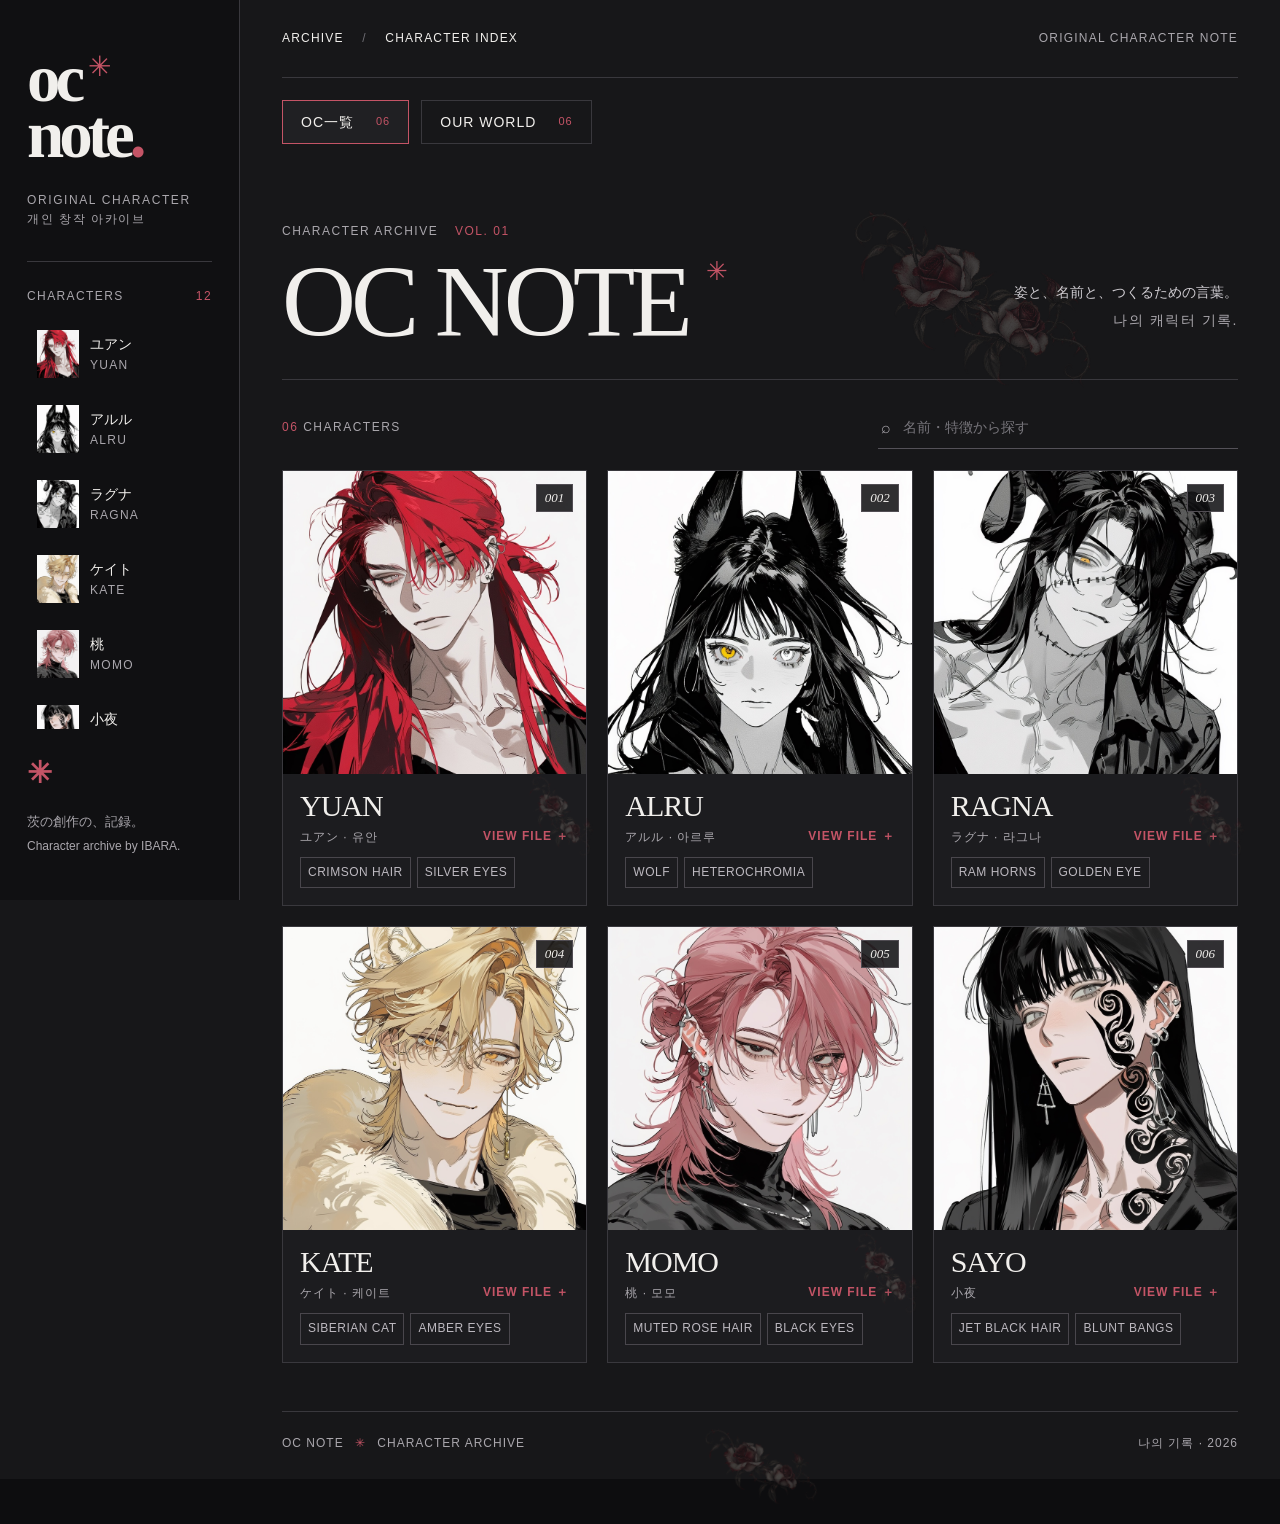
==== index.html @ c49db964 "Add Sayo to OC archive" ====
<!doctype html><html lang="ja"><head><meta charset="utf-8"><meta name="viewport" content="width=device-width,initial-scale=1"><title>OC NOTE — Character Archive</title><meta name="description" content="オリジナルキャラクターのイラストと画像生成プロンプトをまとめた個人創作アーカイブ。"><meta name="theme-color" content="#111113"><link rel="icon" href="favicon.svg" type="image/svg+xml"><link rel="stylesheet" href="style.css"><link rel="stylesheet" href="grid.css"><style>.archive-sections{display:flex;gap:12px;flex-wrap:wrap;padding:22px 0 6px}.archive-sections a{display:flex;align-items:center;gap:22px;padding:10px 18px;border:1px solid var(--line);font-size:14px;letter-spacing:1px}.archive-sections a[aria-current="page"]{border-color:var(--accent);background:var(--panel);color:var(--ink)}.archive-sections small{color:var(--accent);font-size:11px}.archive-sections a:hover{border-color:var(--accent)}#home-view .archive-heading h1{overflow-wrap:anywhere}@media(max-width:620px){.archive-sections{padding-top:18px;gap:10px}.archive-sections a{padding:9px 14px;gap:20px;font-size:13px}}@media(min-width:901px){#side-nav{min-height:0;overflow-y:auto;flex:1;scrollbar-width:thin;scrollbar-color:var(--line) transparent}.sidebar-footer{flex-shrink:0;padding-top:20px}.sidebar-caption,.side-line,.sidebar>.side-label{flex-shrink:0}}</style></head><body>
<div class="site-shell"><aside class="sidebar"><a class="brand route-home" href="#home">oc<span>✳</span><br>note<i>.</i></a><p class="sidebar-caption">ORIGINAL CHARACTER<br>개인 창작 아카이브</p><div class="side-line"></div><p class="side-label">CHARACTERS <span id="character-count">05</span></p><nav id="side-nav" aria-label="キャラクター一覧"></nav><div class="sidebar-footer"><b>✳</b><p>私の創作の、記録。<br><span>A little archive of my OCs.</span></p></div></aside>
<main><header class="topbar"><a class="mobile-brand route-home" href="#home">oc note<span>.</span></a><a class="breadcrumb route-home" href="#home">ARCHIVE <span>/</span> CHARACTER INDEX</a><span class="topbar-right">ORIGINAL CHARACTER NOTE</span></header><nav class="archive-sections" aria-label="アーカイブの分類"><a href="#home" data-section="original">OC一覧 <small>06</small></a><a href="#uchiyoso" data-section="uchiyoso">OUR WORLD <small>06</small></a></nav>
<section id="home-view"><div class="archive-heading"><div><p class="eyebrow">CHARACTER ARCHIVE <span>VOL. 01</span></p><h1>OC NOTE<span>✳</span></h1></div><p class="archive-copy">姿と、名前と、つくるための言葉。<br><span>나의 캐릭터 기록.</span></p></div><div class="filter-row"><p><span id="result-count">05</span> CHARACTERS</p><label><span>⌕</span><input id="search" type="search" placeholder="名前・特徴から探す" autocomplete="off"></label></div><div id="character-grid" class="character-grid"></div><p id="empty-state" class="empty-state" hidden>該当するキャラクターはいません。</p></section>
<section id="detail-view" hidden><button class="back-button route-home" type="button">← ALL CHARACTERS</button><div class="character-heading"><div><p class="eyebrow">CHARACTER FILE <span id="detail-number"></span></p><h1 id="detail-name-en"></h1></div><div class="name-block"><p id="detail-name-ja"></p><span id="detail-name-ko"></span></div></div><div class="character-body"><section class="visual-panel"><button class="art-button" id="open-image"><img id="detail-image" class="main-art" src="" alt=""><span class="zoom-label">VIEW IMAGE <span>＋</span></span></button><div class="image-caption"><span id="image-index"></span><span id="image-palette"></span></div></section><section class="details-panel"><div class="tablist" role="tablist"><button role="tab" id="tab-profile" aria-selected="true" aria-controls="profile" data-tab="profile">PROFILE</button><button role="tab" id="tab-prompt" aria-selected="false" aria-controls="prompt" data-tab="prompt" tabindex="-1">PROMPT</button></div><div id="profile" role="tabpanel" aria-labelledby="tab-profile"><div class="panel-heading"><span class="eyebrow">APPEARANCE</span><span class="file-mark" id="file-mark"></span></div><h2 id="detail-catch"></h2><p class="intro" id="detail-intro"></p><dl class="profile-list" id="profile-list"></dl><div class="tag-row" id="tag-row"></div><button class="prompt-link" id="show-prompt">容姿プロンプトを見る <span>＋</span></button></div><div id="prompt" role="tabpanel" aria-labelledby="tab-prompt" hidden><div class="panel-heading"><span class="eyebrow">APPEARANCE PROMPT</span><span class="file-mark">TXT</span></div><h2 id="prompt-heading"></h2><p class="prompt-description">容姿だけをまとめたプロンプト。ボタンで全文をコピーできます。</p><div class="prompt-box"><div class="prompt-toolbar"><span id="prompt-label"></span><button id="copy-prompt">COPY <span>⧉</span></button></div><pre id="prompt-text"></pre></div><p class="copy-status" id="copy-status" role="status"></p></div></section></div></section>
<footer><span>OC NOTE <i>✳</i> CHARACTER ARCHIVE</span><span>나의 기록 · 2026</span></footer></main></div><dialog id="image-dialog"><button id="close-image">閉じる <span>×</span></button><img id="dialog-image" src="" alt=""></dialog><script src="app.js?v=20261017-sayo"></script></body></html>
---- style.css ----
:root{--bg:#171719;--deep:#101012;--panel:#202023;--ink:#f1efec;--muted:#aaa7ad;--line:#39383d;--accent:#c45466;--serif:Georgia,"Times New Roman",serif;--sans:Arial,"Hiragino Kaku Gothic ProN","Noto Sans JP",Meiryo,sans-serif}*{box-sizing:border-box}html{scroll-behavior:smooth}body{margin:0;background:#0d0d0f;color:var(--ink);font:16px/1.6 var(--sans)}a{color:inherit;text-decoration:none}button,input{font:inherit;color:inherit}button{border:0;background:none;cursor:pointer}a:focus-visible,button:focus-visible,input:focus-visible{outline:2px solid var(--accent);outline-offset:4px}[hidden]{display:none!important}.site-shell{max-width:1600px;min-height:100svh;margin:auto;display:grid;grid-template-columns:240px minmax(0,1fr);background:var(--bg)}.sidebar{position:sticky;top:0;height:100svh;padding:50px 27px 28px;background:var(--deep);border-right:1px solid var(--line);display:flex;flex-direction:column}.brand{font:600 67px/.84 var(--serif);letter-spacing:-5px;width:max-content}.brand span{font:28px var(--sans);color:var(--accent);vertical-align:top;margin-left:8px}.brand i{font-style:normal;color:var(--accent)}.sidebar-caption{font-size:12px;letter-spacing:1.6px;color:var(--muted);margin:28px 0 32px}.side-line{height:1px;background:var(--line)}.side-label{display:flex;justify-content:space-between;margin:25px 0 14px;color:var(--muted);font-size:12px;letter-spacing:1.4px}.side-label span{color:var(--accent)}#side-nav{display:grid;gap:7px}.side-character{display:grid;grid-template-columns:42px 1fr 5px;align-items:center;gap:11px;padding:9px;border:1px solid transparent;transition:.2s}.side-character:hover,.side-character.active{background:var(--panel);border-color:var(--line)}.side-character img{width:42px;height:48px;object-fit:cover;object-position:50% 22%}.side-character>span{font-size:14px}.side-character small{display:block;font-size:12px;letter-spacing:1.3px;color:var(--muted)}.side-character i{width:5px;height:5px;border-radius:50%;background:transparent}.side-character.active i{background:var(--accent)}.sidebar-footer{margin-top:auto;padding-top:45px}.sidebar-footer b{color:var(--accent);font-size:30px}.sidebar-footer p{font-size:13px;color:var(--muted);line-height:1.9}.sidebar-footer span{font-size:12px}main{min-width:0;padding:0 42px}.topbar{height:78px;border-bottom:1px solid var(--line);display:flex;align-items:center;justify-content:space-between;font-size:12px;letter-spacing:1.2px}.breadcrumb span{color:#6f6e74;margin:0 14px}.topbar-right{color:var(--muted)}.mobile-brand{display:none}.archive-heading,.character-heading{min-height:230px;border-bottom:1px solid var(--line);display:flex;align-items:end;justify-content:space-between;padding:38px 0 31px}.eyebrow{font-size:12px;letter-spacing:1.5px;margin:0;color:var(--muted)}.eyebrow span{margin-left:12px;color:var(--accent)}h1{font:400 clamp(68px,8vw,114px)/.9 var(--serif);letter-spacing:-5px;margin:15px 0 0}h1 span{font:26px var(--sans);color:var(--accent);vertical-align:top;margin-left:18px}.archive-copy{text-align:right;color:#cfccd1;font-size:14px;line-height:2}.archive-copy span{color:var(--muted);letter-spacing:1.5px}.filter-row{display:flex;align-items:center;justify-content:space-between;gap:25px;padding:26px 0 20px}.filter-row p{font-size:12px;letter-spacing:1.5px;color:var(--muted)}.filter-row p span{color:var(--accent)}.filter-row label{width:min(360px,48%);display:flex;align-items:center;gap:10px;border-bottom:1px solid #545158;padding:8px 3px;color:var(--muted)}.filter-row input{width:100%;border:0;outline:0;background:transparent;font-size:14px}.filter-row input::placeholder{color:#77757b}.character-grid{display:grid;grid-template-columns:repeat(2,minmax(0,1fr));gap:24px;padding-bottom:48px}.character-card{display:block;border:1px solid var(--line);background:#1c1c1f;transition:transform .25s,border-color .25s}.character-card:hover{transform:translateY(-4px);border-color:#676269}.card-image{position:relative;aspect-ratio:1/1;overflow:hidden;background:#eee}.card-image img{width:100%;height:100%;object-fit:cover;object-position:50% 22%;display:block;transition:transform .6s}.character-card:hover img{transform:scale(1.025)}.card-image>span{position:absolute;top:13px;right:13px;background:rgba(15,15,17,.86);border:1px solid #514d53;padding:5px 8px;font:italic 13px var(--serif)}.card-copy{display:flex;align-items:end;justify-content:space-between;gap:15px;padding:17px 17px 11px}.card-copy p{font:400 30px/1 var(--serif);letter-spacing:-1px;margin:0}.card-copy small{display:block;font:12px/1.5 var(--sans);letter-spacing:1px;color:var(--muted);margin-top:7px}.card-copy b{font-size:12px;letter-spacing:1px;color:var(--accent);white-space:nowrap}.card-tags{display:flex;gap:6px;padding:0 17px 17px}.card-tags span,.tag-row span{border:1px solid #49464c;color:#bdb9c0;font-size:12px;letter-spacing:.5px;padding:5px 7px}.empty-state{border:1px solid var(--line);padding:50px;text-align:center;color:var(--muted)}.back-button{margin-top:28px;padding:8px 0;color:var(--muted);font-size:12px;letter-spacing:1.4px}.character-heading{min-height:190px;padding-top:24px}.name-block{text-align:right}.name-block p{font-size:23px;letter-spacing:3px;margin:0}.name-block>span{font-size:14px;letter-spacing:2px;color:var(--muted)}.character-body{display:grid;grid-template-columns:minmax(0,1.12fr) minmax(0,1fr);gap:36px;padding:30px 0 43px;align-items:start}.art-button{position:relative;display:block;width:100%;padding:0;border:1px solid #4a474d;background:#fff;overflow:hidden}.main-art{display:block;width:100%;height:auto;transition:transform .6s}.art-button:hover .main-art{transform:scale(1.02)}.zoom-label{position:absolute;right:14px;bottom:14px;padding:9px 12px;background:rgba(17,17,19,.92);border:1px solid #555057;font-size:12px;letter-spacing:1px}.zoom-label span{font-size:17px;margin-left:16px}.image-caption{display:flex;justify-content:space-between;color:var(--muted);font-size:12px;letter-spacing:1.1px;padding-top:13px}.tablist{display:flex;gap:25px;border-bottom:1px solid var(--line);margin-bottom:27px}.tablist button{position:relative;padding:0 0 15px;color:var(--muted);font-size:14px;letter-spacing:1.5px}.tablist button[aria-selected=true]{color:var(--ink)}.tablist button[aria-selected=true]:after{content:"";position:absolute;left:0;right:0;bottom:-1px;height:2px;background:var(--accent)}.panel-heading{display:flex;justify-content:space-between}.file-mark{color:var(--accent);font:italic 20px var(--serif)}h2{font-size:23px;font-weight:500;letter-spacing:.5px;margin:21px 0 15px}.intro{color:#c6c2c8;line-height:1.9;margin:0 0 23px}.profile-list{margin:0}.profile-list>div{display:grid;grid-template-columns:90px 1fr;gap:12px;padding:13px 0;border-top:1px solid var(--line)}.profile-list dt{font-size:12px;letter-spacing:1px;color:var(--muted)}.profile-list dd{margin:0;font-size:15px}.profile-list small{color:var(--muted);font-size:13px}.tag-row{display:flex;flex-wrap:wrap;gap:6px;margin:21px 0}.prompt-link{width:100%;padding:13px 15px;background:var(--ink);color:#1b1b1e;display:flex;justify-content:space-between}.prompt-link:hover{background:var(--accent);color:white}.prompt-link span{font-size:19px}.prompt-description{font-size:14px;color:var(--muted)}.prompt-box{border:1px solid var(--line);background:#101012}.prompt-toolbar{display:flex;justify-content:space-between;align-items:center;padding:11px 14px;border-bottom:1px solid var(--line);background:#202024;color:var(--muted);font-size:12px;letter-spacing:.8px}.prompt-toolbar button{padding:6px 8px;border:1px solid #66545d;color:#e18b99;font-size:12px}.prompt-toolbar button span{font-size:16px;margin-left:7px}pre{white-space:pre-wrap;overflow-wrap:anywhere;margin:0;padding:17px 15px;color:#ded9e1;font:14px/1.8 "SFMono-Regular",Consolas,monospace}.copy-status{min-height:23px;color:var(--accent);font-size:14px}footer{border-top:1px solid var(--line);display:flex;justify-content:space-between;padding:22px 0 26px;color:var(--muted);font-size:12px;letter-spacing:1px}footer i{color:var(--accent);font-style:normal;margin:0 7px}dialog{border:0;padding:0;background:var(--bg);color:var(--ink);max-width:min(92vw,1000px);max-height:92svh;overflow:auto;box-shadow:0 24px 100px #000}dialog::backdrop{background:rgba(0,0,0,.9)}dialog img{display:block;width:100%;height:auto}dialog>button{position:sticky;top:0;z-index:1;width:100%;padding:13px 17px;background:var(--bg);display:flex;justify-content:space-between}dialog>button span{font-size:24px}@media(max-width:900px){.site-shell{grid-template-columns:180px minmax(0,1fr)}.sidebar{padding:40px 19px}.brand{font-size:56px}main{padding:0 28px}.character-body{grid-template-columns:1fr}.details-panel{max-width:650px}.character-grid{gap:17px}.card-copy{align-items:start;flex-direction:column}.card-copy b{align-self:flex-end}.archive-copy{display:none}}@media(max-width:620px){.site-shell{display:block}.sidebar{display:none}main{padding:0 19px}.topbar{height:62px}.mobile-brand{display:block;font:600 25px var(--serif)}.mobile-brand span{color:var(--accent)}.breadcrumb{font-size:12px}.breadcrumb span{margin:0 5px}.topbar-right{display:none}.archive-heading{min-height:175px;padding:30px 0 25px}.archive-heading h1{font-size:61px;letter-spacing:-3px}.archive-heading h1 span{font-size:18px;margin-left:10px}.filter-row{align-items:end}.filter-row label{width:62%}.character-grid{grid-template-columns:repeat(2,minmax(0,1fr));gap:10px}.card-image{aspect-ratio:3/4}.card-copy{padding:12px 11px 8px;gap:8px}.card-copy p{font-size:23px}.card-copy b{font-size:12px}.card-tags{padding:0 11px 12px}.card-tags span{font-size:12px;padding:4px}.card-tags span:nth-child(2){display:none}.back-button{margin-top:19px}.character-heading{min-height:145px;padding:18px 0 22px}.character-heading h1{font-size:65px;letter-spacing:-3px}.character-heading h1 span{font-size:17px;margin-left:10px}.name-block p{font-size:18px}.character-body{padding-top:21px;gap:28px}.profile-list>div{grid-template-columns:92px 1fr}footer{flex-wrap:wrap;gap:7px}}@media(prefers-reduced-motion:reduce){*{scroll-behavior:auto!important;transition:none!important}}
---- grid.css ----
@media (min-width: 1101px) {
  .character-grid {
    grid-template-columns: repeat(3, minmax(0, 1fr));
    gap: 20px;
  }
}

.gallery-grid {
  display: grid;
  grid-template-columns: repeat(2, minmax(0, 1fr));
  gap: 12px;
  margin-top: 20px;
}
.gallery-item {
  padding: 0;
  border: 1px solid var(--line);
  background: var(--deep);
  text-align: left;
  overflow: hidden;
}
.gallery-item img {
  display: block;
  width: 100%;
  aspect-ratio: 1 / 1;
  object-fit: cover;
  transition: transform .4s ease;
}
.gallery-item:hover img { transform: scale(1.025); }
.gallery-item span {
  display: block;
  padding: 9px 10px;
  color: var(--muted);
  font-size: 12px;
  letter-spacing: .8px;
}

.archive-heading, .character-heading, footer, .character-card { position: relative; }
.rose-decor { position: absolute; z-index: 0; pointer-events: none; user-select: none; object-fit: contain; }
.archive-heading > :not(.rose-decor), .character-heading > :not(.rose-decor), footer > :not(.rose-decor) { position: relative; z-index: 1; }
.rose-hero { width: clamp(155px, 18vw, 285px); right: 16%; bottom: -25px; opacity: .22; transform: rotate(-8deg); }
.rose-detail { width: clamp(115px, 14vw, 210px); right: 18%; bottom: -20px; opacity: .18; transform: rotate(10deg); }
.rose-footer { width: 105px; left: 50%; bottom: -35px; opacity: .24; transform: translateX(-50%) rotate(-12deg); }
.character-card:nth-child(odd)::after { content: ""; position: absolute; width: 78px; height: 78px; right: -13px; bottom: 50px; background: url("ibararose.png") center / contain no-repeat; opacity: .22; pointer-events: none; transform: rotate(15deg); }
@media (max-width: 620px) {
  .rose-hero { width: 125px; right: 4%; bottom: -7px; opacity: .18; }
  .rose-detail { width: 95px; right: 2%; bottom: -3px; }
  .rose-footer { display: none; }
  .character-card:nth-child(odd)::after { width: 55px; height: 55px; right: -7px; bottom: 48px; }
}
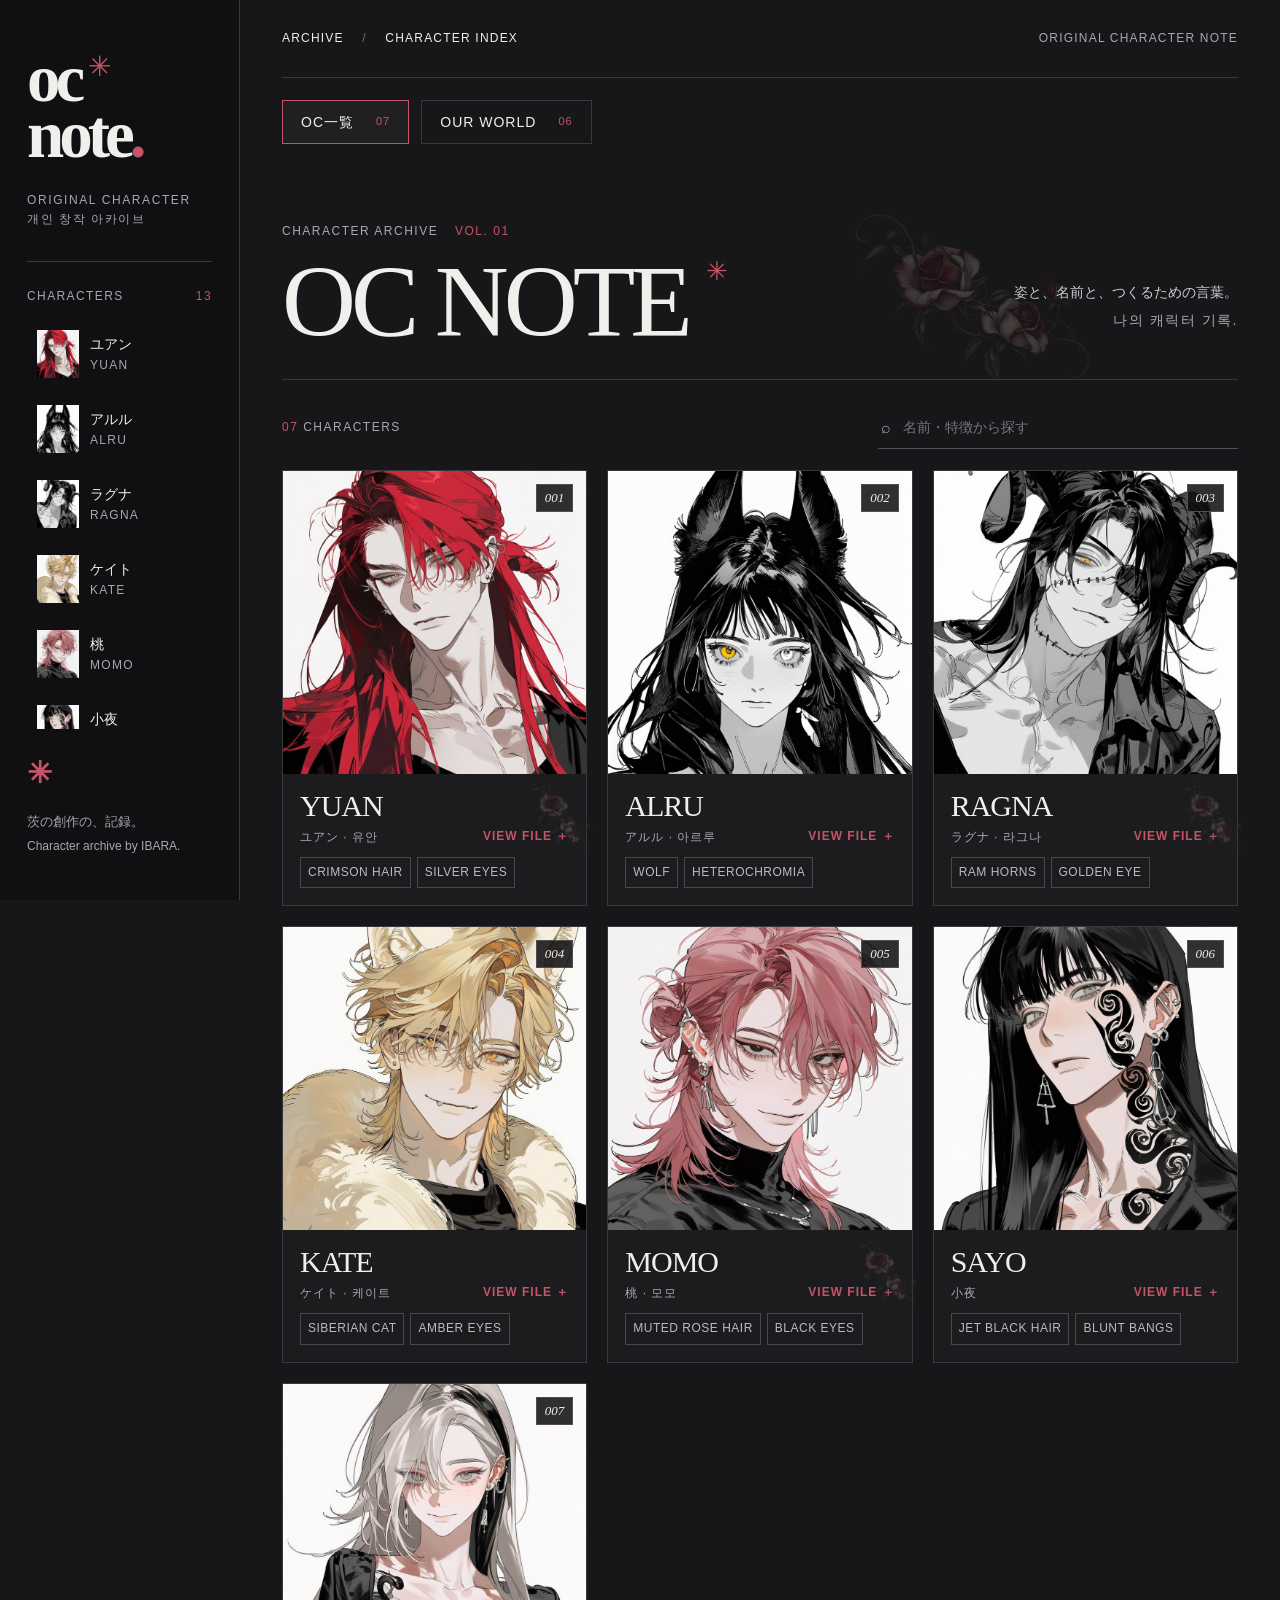
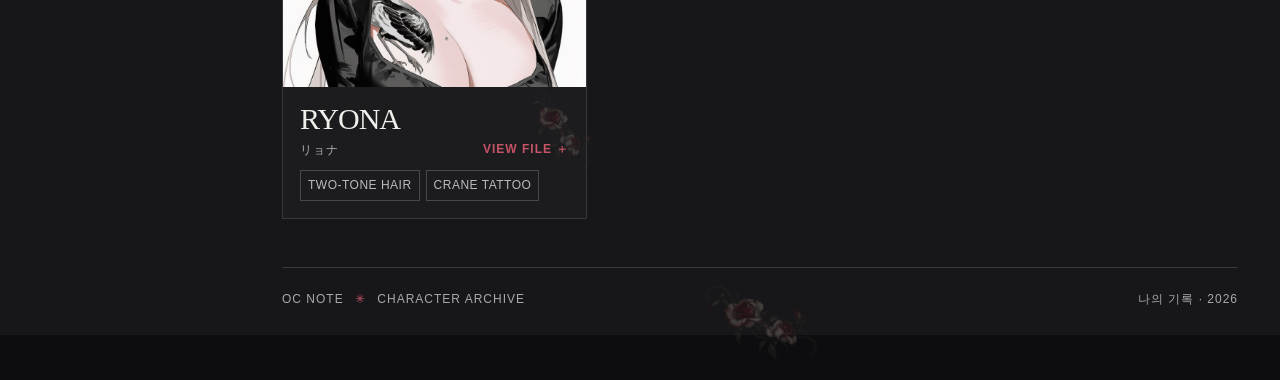
==== commit d13f7203: "Add Ryona to OC archive" ====
--- a/index.html
+++ b/index.html
@@ -1,6 +1,6 @@
 <!doctype html><html lang="ja"><head><meta charset="utf-8"><meta name="viewport" content="width=device-width,initial-scale=1"><title>OC NOTE — Character Archive</title><meta name="description" content="オリジナルキャラクターのイラストと画像生成プロンプトをまとめた個人創作アーカイブ。"><meta name="theme-color" content="#111113"><link rel="icon" href="favicon.svg" type="image/svg+xml"><link rel="stylesheet" href="style.css"><link rel="stylesheet" href="grid.css"><style>.archive-sections{display:flex;gap:12px;flex-wrap:wrap;padding:22px 0 6px}.archive-sections a{display:flex;align-items:center;gap:22px;padding:10px 18px;border:1px solid var(--line);font-size:14px;letter-spacing:1px}.archive-sections a[aria-current="page"]{border-color:var(--accent);background:var(--panel);color:var(--ink)}.archive-sections small{color:var(--accent);font-size:11px}.archive-sections a:hover{border-color:var(--accent)}#home-view .archive-heading h1{overflow-wrap:anywhere}@media(max-width:620px){.archive-sections{padding-top:18px;gap:10px}.archive-sections a{padding:9px 14px;gap:20px;font-size:13px}}@media(min-width:901px){#side-nav{min-height:0;overflow-y:auto;flex:1;scrollbar-width:thin;scrollbar-color:var(--line) transparent}.sidebar-footer{flex-shrink:0;padding-top:20px}.sidebar-caption,.side-line,.sidebar>.side-label{flex-shrink:0}}</style></head><body>
 <div class="site-shell"><aside class="sidebar"><a class="brand route-home" href="#home">oc<span>✳</span><br>note<i>.</i></a><p class="sidebar-caption">ORIGINAL CHARACTER<br>개인 창작 아카이브</p><div class="side-line"></div><p class="side-label">CHARACTERS <span id="character-count">05</span></p><nav id="side-nav" aria-label="キャラクター一覧"></nav><div class="sidebar-footer"><b>✳</b><p>私の創作の、記録。<br><span>A little archive of my OCs.</span></p></div></aside>
-<main><header class="topbar"><a class="mobile-brand route-home" href="#home">oc note<span>.</span></a><a class="breadcrumb route-home" href="#home">ARCHIVE <span>/</span> CHARACTER INDEX</a><span class="topbar-right">ORIGINAL CHARACTER NOTE</span></header><nav class="archive-sections" aria-label="アーカイブの分類"><a href="#home" data-section="original">OC一覧 <small>06</small></a><a href="#uchiyoso" data-section="uchiyoso">OUR WORLD <small>06</small></a></nav>
+<main><header class="topbar"><a class="mobile-brand route-home" href="#home">oc note<span>.</span></a><a class="breadcrumb route-home" href="#home">ARCHIVE <span>/</span> CHARACTER INDEX</a><span class="topbar-right">ORIGINAL CHARACTER NOTE</span></header><nav class="archive-sections" aria-label="アーカイブの分類"><a href="#home" data-section="original">OC一覧 <small>07</small></a><a href="#uchiyoso" data-section="uchiyoso">OUR WORLD <small>06</small></a></nav>
 <section id="home-view"><div class="archive-heading"><div><p class="eyebrow">CHARACTER ARCHIVE <span>VOL. 01</span></p><h1>OC NOTE<span>✳</span></h1></div><p class="archive-copy">姿と、名前と、つくるための言葉。<br><span>나의 캐릭터 기록.</span></p></div><div class="filter-row"><p><span id="result-count">05</span> CHARACTERS</p><label><span>⌕</span><input id="search" type="search" placeholder="名前・特徴から探す" autocomplete="off"></label></div><div id="character-grid" class="character-grid"></div><p id="empty-state" class="empty-state" hidden>該当するキャラクターはいません。</p></section>
 <section id="detail-view" hidden><button class="back-button route-home" type="button">← ALL CHARACTERS</button><div class="character-heading"><div><p class="eyebrow">CHARACTER FILE <span id="detail-number"></span></p><h1 id="detail-name-en"></h1></div><div class="name-block"><p id="detail-name-ja"></p><span id="detail-name-ko"></span></div></div><div class="character-body"><section class="visual-panel"><button class="art-button" id="open-image"><img id="detail-image" class="main-art" src="" alt=""><span class="zoom-label">VIEW IMAGE <span>＋</span></span></button><div class="image-caption"><span id="image-index"></span><span id="image-palette"></span></div></section><section class="details-panel"><div class="tablist" role="tablist"><button role="tab" id="tab-profile" aria-selected="true" aria-controls="profile" data-tab="profile">PROFILE</button><button role="tab" id="tab-prompt" aria-selected="false" aria-controls="prompt" data-tab="prompt" tabindex="-1">PROMPT</button></div><div id="profile" role="tabpanel" aria-labelledby="tab-profile"><div class="panel-heading"><span class="eyebrow">APPEARANCE</span><span class="file-mark" id="file-mark"></span></div><h2 id="detail-catch"></h2><p class="intro" id="detail-intro"></p><dl class="profile-list" id="profile-list"></dl><div class="tag-row" id="tag-row"></div><button class="prompt-link" id="show-prompt">容姿プロンプトを見る <span>＋</span></button></div><div id="prompt" role="tabpanel" aria-labelledby="tab-prompt" hidden><div class="panel-heading"><span class="eyebrow">APPEARANCE PROMPT</span><span class="file-mark">TXT</span></div><h2 id="prompt-heading"></h2><p class="prompt-description">容姿だけをまとめたプロンプト。ボタンで全文をコピーできます。</p><div class="prompt-box"><div class="prompt-toolbar"><span id="prompt-label"></span><button id="copy-prompt">COPY <span>⧉</span></button></div><pre id="prompt-text"></pre></div><p class="copy-status" id="copy-status" role="status"></p></div></section></div></section>
-<footer><span>OC NOTE <i>✳</i> CHARACTER ARCHIVE</span><span>나의 기록 · 2026</span></footer></main></div><dialog id="image-dialog"><button id="close-image">閉じる <span>×</span></button><img id="dialog-image" src="" alt=""></dialog><script src="app.js?v=20261017-sayo"></script></body></html>
+<footer><span>OC NOTE <i>✳</i> CHARACTER ARCHIVE</span><span>나의 기록 · 2026</span></footer></main></div><dialog id="image-dialog"><button id="close-image">閉じる <span>×</span></button><img id="dialog-image" src="" alt=""></dialog><script src="app.js?v=20261020-ryona"></script></body></html>
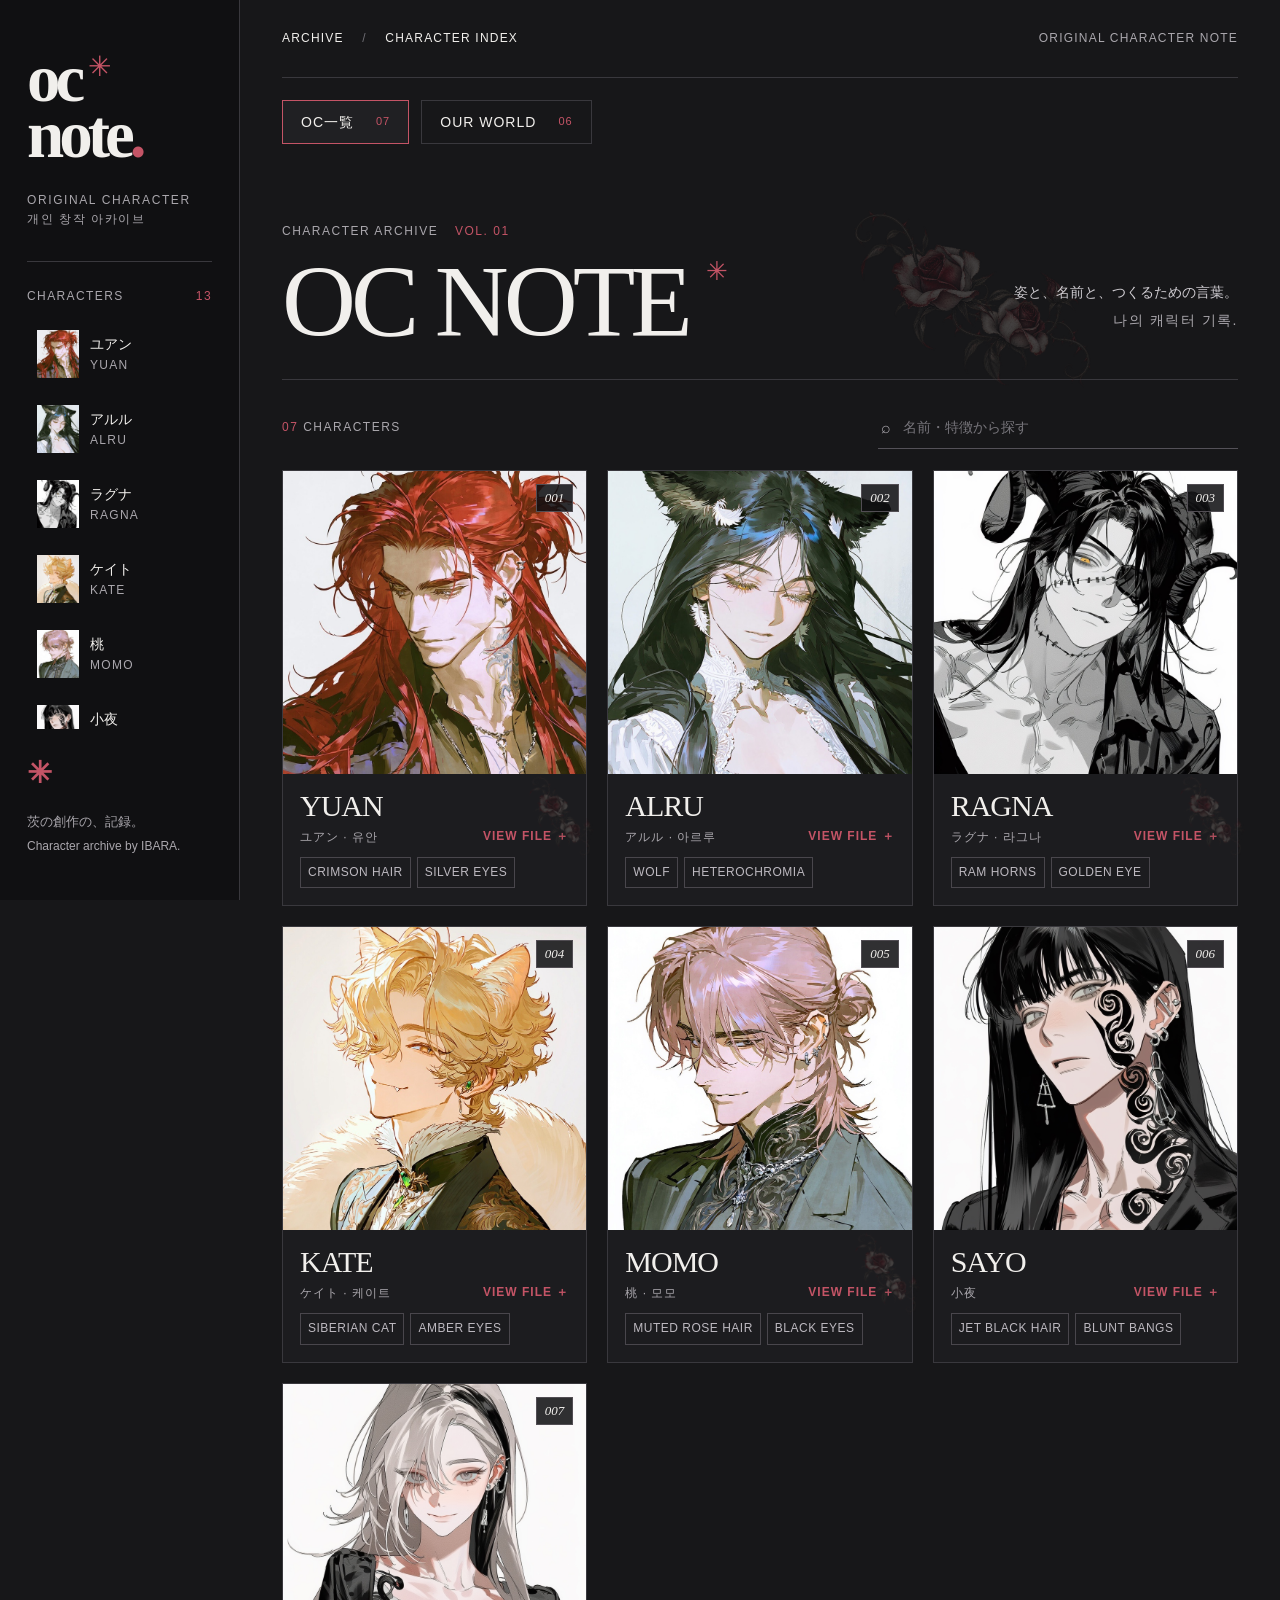
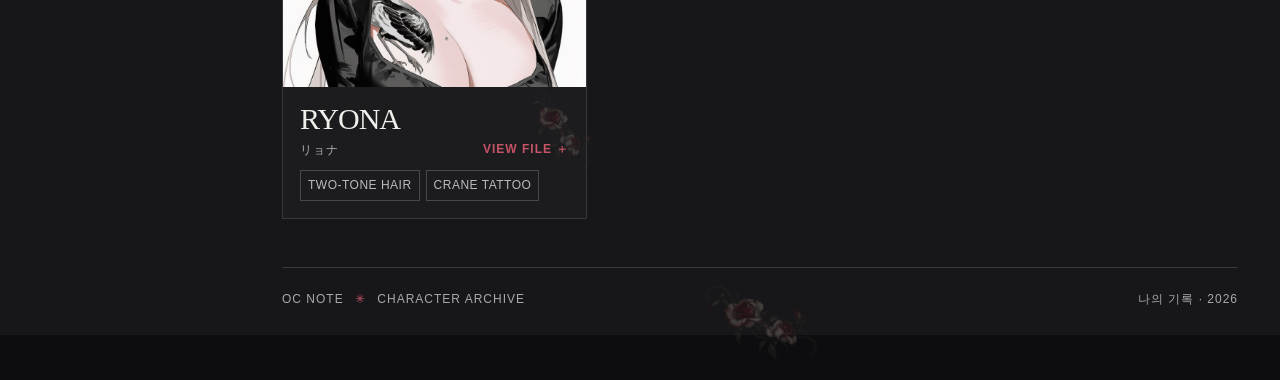
==== commit a39c0785: "Refresh character image cache versions" ====
--- a/index.html
+++ b/index.html
@@ -3,4 +3,5 @@
 <main><header class="topbar"><a class="mobile-brand route-home" href="#home">oc note<span>.</span></a><a class="breadcrumb route-home" href="#home">ARCHIVE <span>/</span> CHARACTER INDEX</a><span class="topbar-right">ORIGINAL CHARACTER NOTE</span></header><nav class="archive-sections" aria-label="アーカイブの分類"><a href="#home" data-section="original">OC一覧 <small>07</small></a><a href="#uchiyoso" data-section="uchiyoso">OUR WORLD <small>06</small></a></nav>
 <section id="home-view"><div class="archive-heading"><div><p class="eyebrow">CHARACTER ARCHIVE <span>VOL. 01</span></p><h1>OC NOTE<span>✳</span></h1></div><p class="archive-copy">姿と、名前と、つくるための言葉。<br><span>나의 캐릭터 기록.</span></p></div><div class="filter-row"><p><span id="result-count">05</span> CHARACTERS</p><label><span>⌕</span><input id="search" type="search" placeholder="名前・特徴から探す" autocomplete="off"></label></div><div id="character-grid" class="character-grid"></div><p id="empty-state" class="empty-state" hidden>該当するキャラクターはいません。</p></section>
 <section id="detail-view" hidden><button class="back-button route-home" type="button">← ALL CHARACTERS</button><div class="character-heading"><div><p class="eyebrow">CHARACTER FILE <span id="detail-number"></span></p><h1 id="detail-name-en"></h1></div><div class="name-block"><p id="detail-name-ja"></p><span id="detail-name-ko"></span></div></div><div class="character-body"><section class="visual-panel"><button class="art-button" id="open-image"><img id="detail-image" class="main-art" src="" alt=""><span class="zoom-label">VIEW IMAGE <span>＋</span></span></button><div class="image-caption"><span id="image-index"></span><span id="image-palette"></span></div></section><section class="details-panel"><div class="tablist" role="tablist"><button role="tab" id="tab-profile" aria-selected="true" aria-controls="profile" data-tab="profile">PROFILE</button><button role="tab" id="tab-prompt" aria-selected="false" aria-controls="prompt" data-tab="prompt" tabindex="-1">PROMPT</button></div><div id="profile" role="tabpanel" aria-labelledby="tab-profile"><div class="panel-heading"><span class="eyebrow">APPEARANCE</span><span class="file-mark" id="file-mark"></span></div><h2 id="detail-catch"></h2><p class="intro" id="detail-intro"></p><dl class="profile-list" id="profile-list"></dl><div class="tag-row" id="tag-row"></div><button class="prompt-link" id="show-prompt">容姿プロンプトを見る <span>＋</span></button></div><div id="prompt" role="tabpanel" aria-labelledby="tab-prompt" hidden><div class="panel-heading"><span class="eyebrow">APPEARANCE PROMPT</span><span class="file-mark">TXT</span></div><h2 id="prompt-heading"></h2><p class="prompt-description">容姿だけをまとめたプロンプト。ボタンで全文をコピーできます。</p><div class="prompt-box"><div class="prompt-toolbar"><span id="prompt-label"></span><button id="copy-prompt">COPY <span>⧉</span></button></div><pre id="prompt-text"></pre></div><p class="copy-status" id="copy-status" role="status"></p></div></section></div></section>
-<footer><span>OC NOTE <i>✳</i> CHARACTER ARCHIVE</span><span>나의 기록 · 2026</span></footer></main></div><dialog id="image-dialog"><button id="close-image">閉じる <span>×</span></button><img id="dialog-image" src="" alt=""></dialog><script src="app.js?v=20261020-ryona"></script></body></html>
+<footer><span>OC NOTE <i>✳</i> CHARACTER ARCHIVE</span><span>나의 기록 · 2026</span></footer></main></div><dialog id="image-dialog"><button id="close-image">閉じる <span>×</span></button><img id="dialog-image" src="" alt=""></dialog><script src="app.js?v=20261104-images"></script></body></html>
+
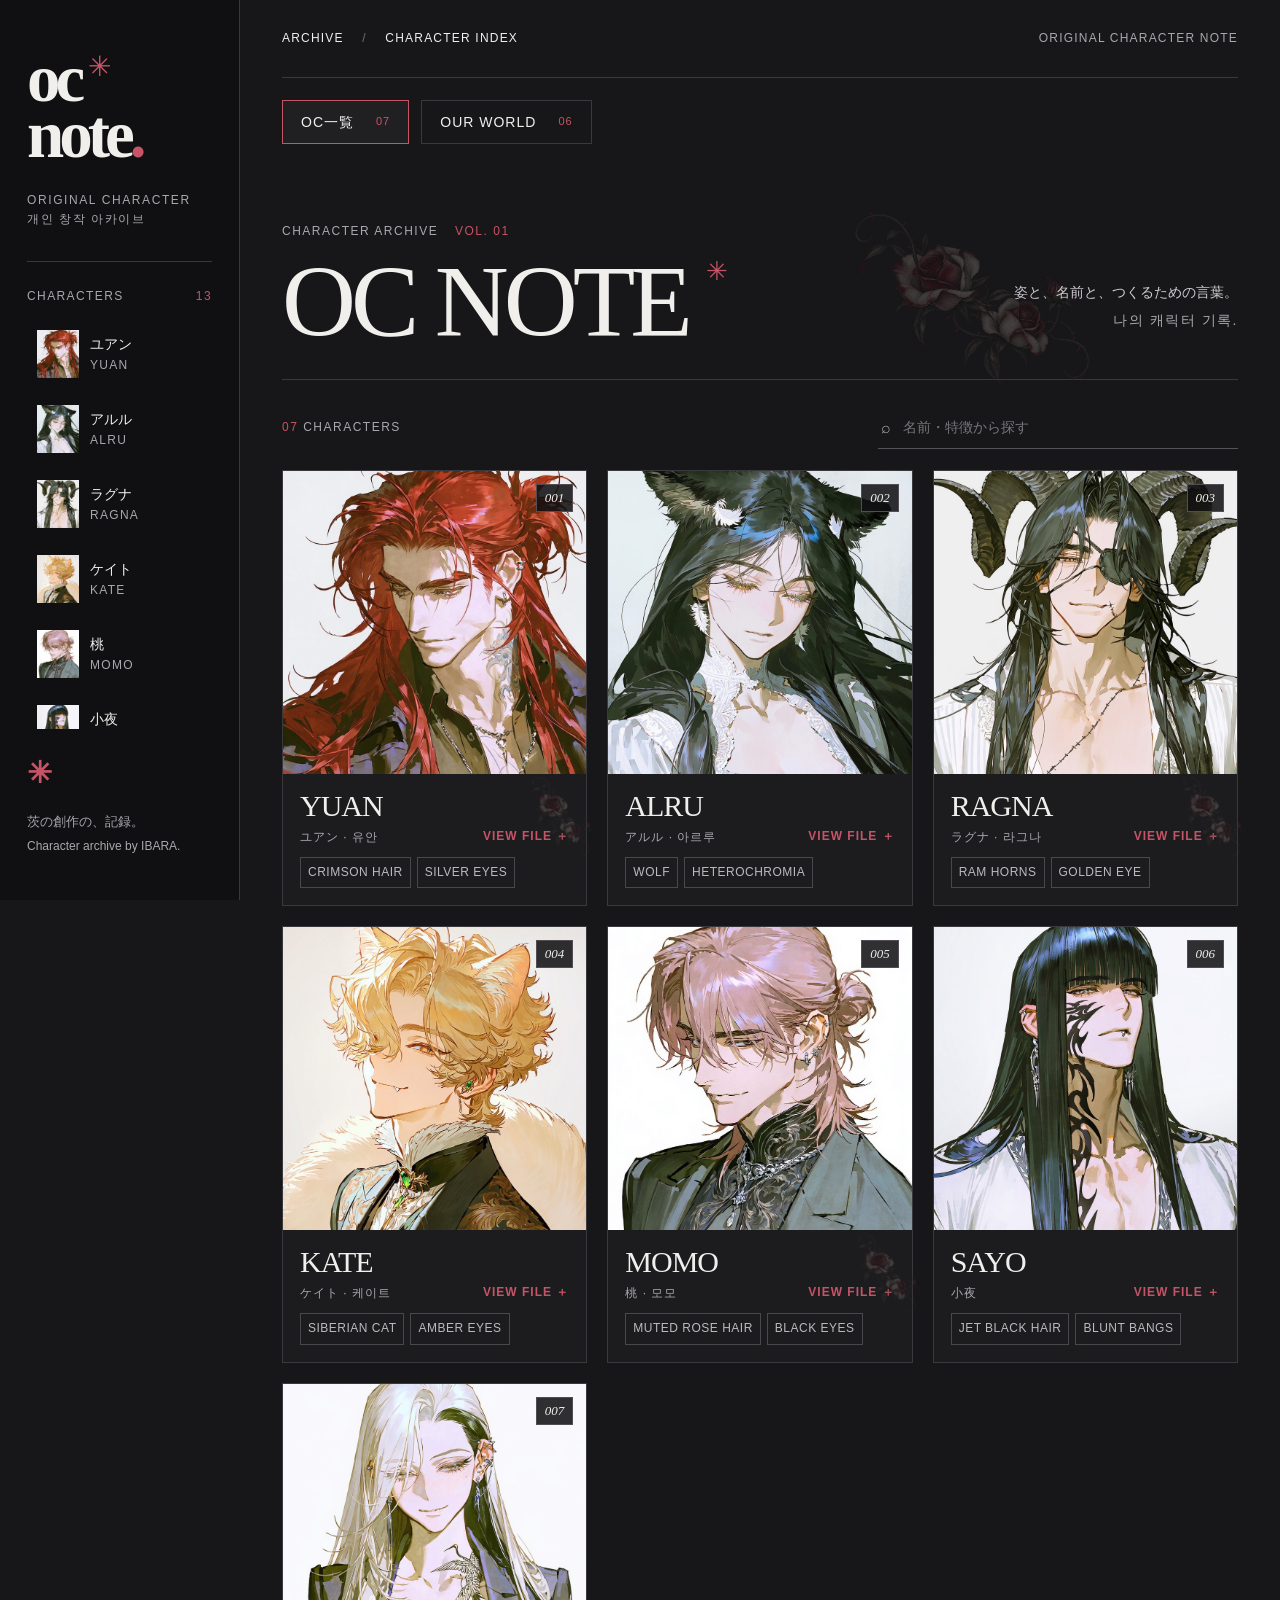
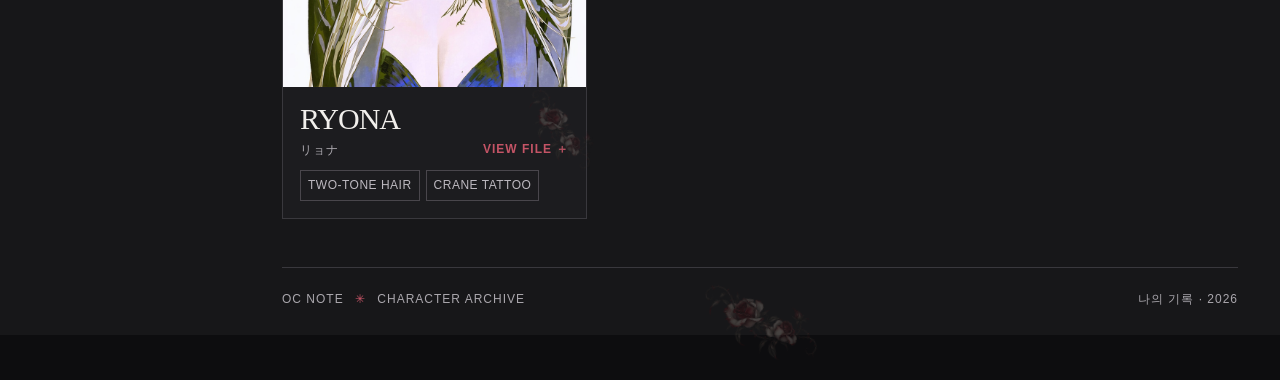
==== commit 0f92e738: "Update nine character portraits and refresh image versions" ====
--- a/index.html
+++ b/index.html
@@ -3,5 +3,6 @@
 <main><header class="topbar"><a class="mobile-brand route-home" href="#home">oc note<span>.</span></a><a class="breadcrumb route-home" href="#home">ARCHIVE <span>/</span> CHARACTER INDEX</a><span class="topbar-right">ORIGINAL CHARACTER NOTE</span></header><nav class="archive-sections" aria-label="アーカイブの分類"><a href="#home" data-section="original">OC一覧 <small>07</small></a><a href="#uchiyoso" data-section="uchiyoso">OUR WORLD <small>06</small></a></nav>
 <section id="home-view"><div class="archive-heading"><div><p class="eyebrow">CHARACTER ARCHIVE <span>VOL. 01</span></p><h1>OC NOTE<span>✳</span></h1></div><p class="archive-copy">姿と、名前と、つくるための言葉。<br><span>나의 캐릭터 기록.</span></p></div><div class="filter-row"><p><span id="result-count">05</span> CHARACTERS</p><label><span>⌕</span><input id="search" type="search" placeholder="名前・特徴から探す" autocomplete="off"></label></div><div id="character-grid" class="character-grid"></div><p id="empty-state" class="empty-state" hidden>該当するキャラクターはいません。</p></section>
 <section id="detail-view" hidden><button class="back-button route-home" type="button">← ALL CHARACTERS</button><div class="character-heading"><div><p class="eyebrow">CHARACTER FILE <span id="detail-number"></span></p><h1 id="detail-name-en"></h1></div><div class="name-block"><p id="detail-name-ja"></p><span id="detail-name-ko"></span></div></div><div class="character-body"><section class="visual-panel"><button class="art-button" id="open-image"><img id="detail-image" class="main-art" src="" alt=""><span class="zoom-label">VIEW IMAGE <span>＋</span></span></button><div class="image-caption"><span id="image-index"></span><span id="image-palette"></span></div></section><section class="details-panel"><div class="tablist" role="tablist"><button role="tab" id="tab-profile" aria-selected="true" aria-controls="profile" data-tab="profile">PROFILE</button><button role="tab" id="tab-prompt" aria-selected="false" aria-controls="prompt" data-tab="prompt" tabindex="-1">PROMPT</button></div><div id="profile" role="tabpanel" aria-labelledby="tab-profile"><div class="panel-heading"><span class="eyebrow">APPEARANCE</span><span class="file-mark" id="file-mark"></span></div><h2 id="detail-catch"></h2><p class="intro" id="detail-intro"></p><dl class="profile-list" id="profile-list"></dl><div class="tag-row" id="tag-row"></div><button class="prompt-link" id="show-prompt">容姿プロンプトを見る <span>＋</span></button></div><div id="prompt" role="tabpanel" aria-labelledby="tab-prompt" hidden><div class="panel-heading"><span class="eyebrow">APPEARANCE PROMPT</span><span class="file-mark">TXT</span></div><h2 id="prompt-heading"></h2><p class="prompt-description">容姿だけをまとめたプロンプト。ボタンで全文をコピーできます。</p><div class="prompt-box"><div class="prompt-toolbar"><span id="prompt-label"></span><button id="copy-prompt">COPY <span>⧉</span></button></div><pre id="prompt-text"></pre></div><p class="copy-status" id="copy-status" role="status"></p></div></section></div></section>
-<footer><span>OC NOTE <i>✳</i> CHARACTER ARCHIVE</span><span>나의 기록 · 2026</span></footer></main></div><dialog id="image-dialog"><button id="close-image">閉じる <span>×</span></button><img id="dialog-image" src="" alt=""></dialog><script src="app.js?v=20261104-images"></script></body></html>
+<footer><span>OC NOTE <i>✳</i> CHARACTER ARCHIVE</span><span>나의 기록 · 2026</span></footer></main></div><dialog id="image-dialog"><button id="close-image">閉じる <span>×</span></button><img id="dialog-image" src="" alt=""></dialog><script src="app.js?v=20261104-batch9"></script></body></html>
 
+
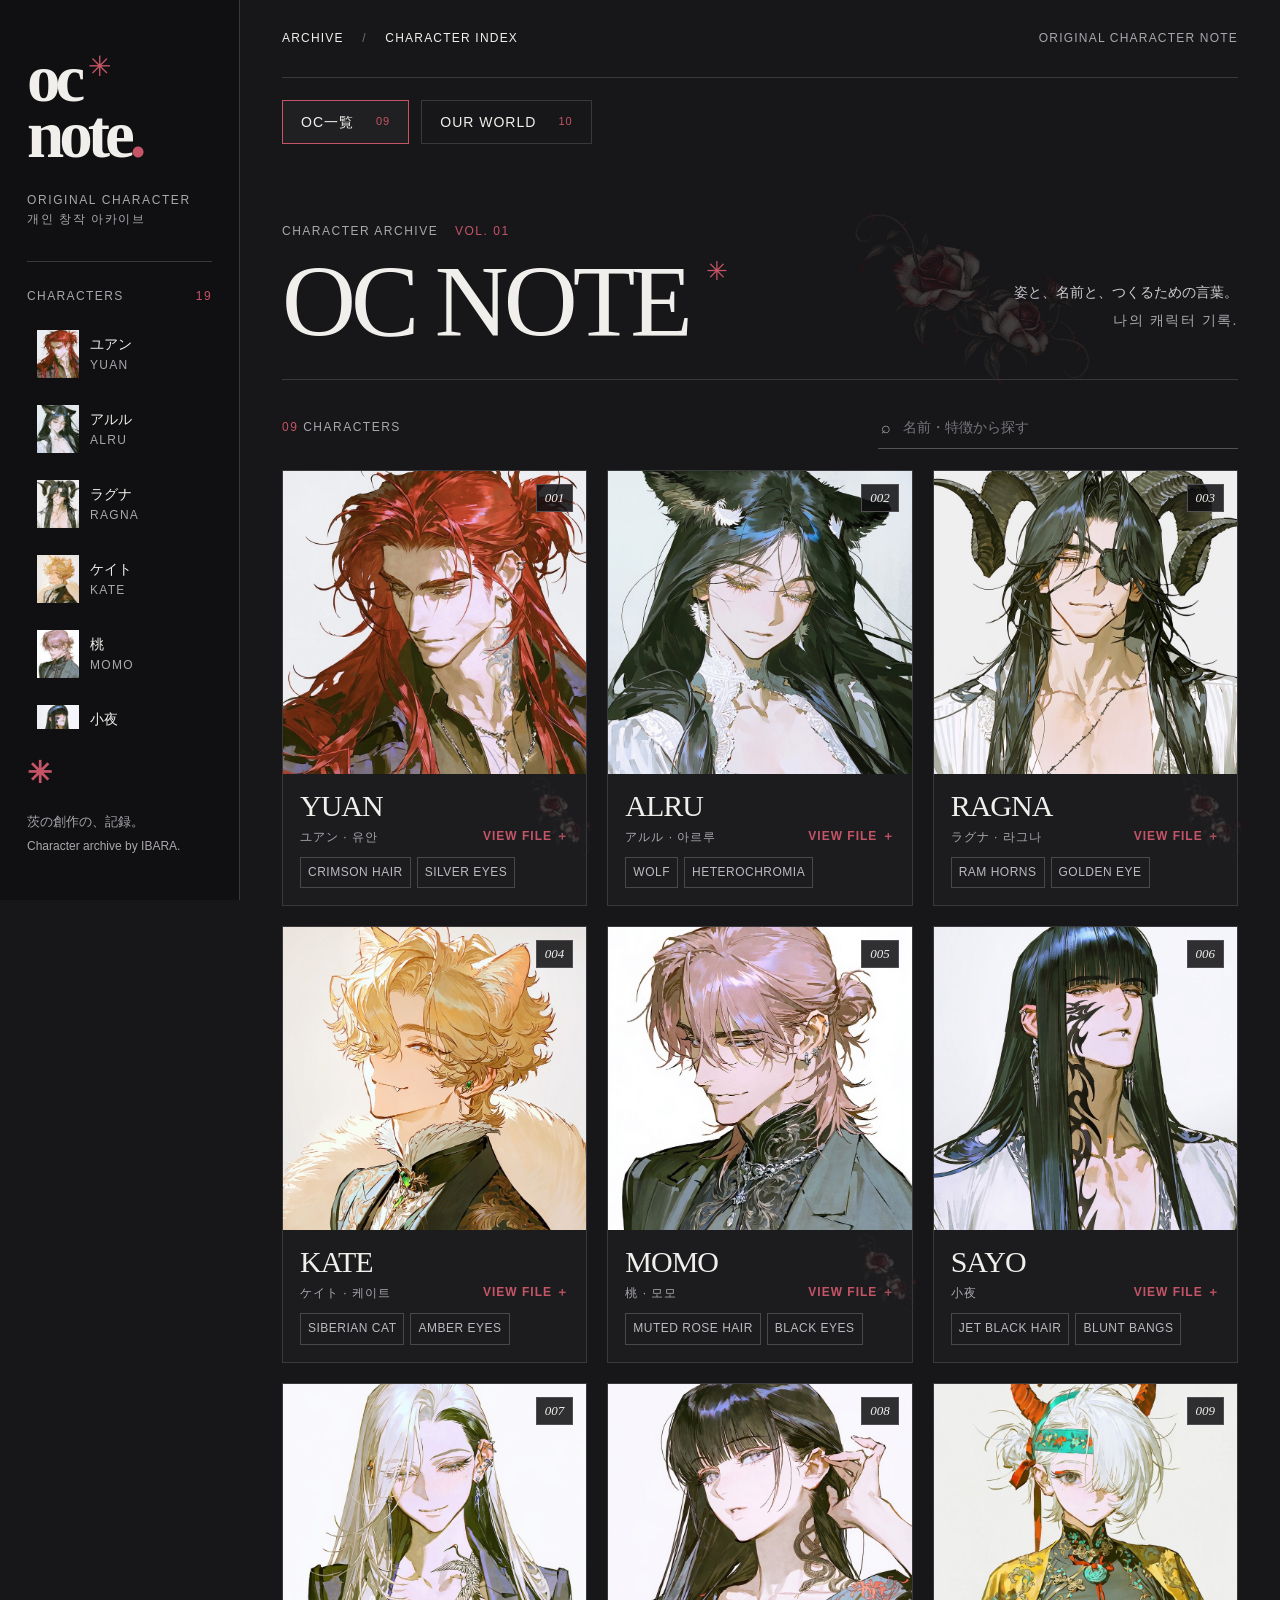
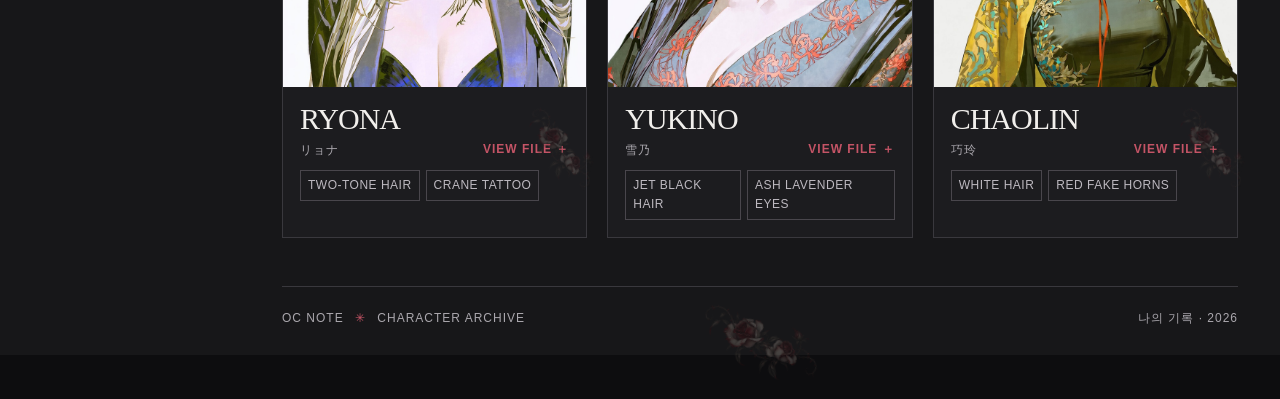
==== commit 5f9cb569: "Add six characters and separate outfit prompts" ====
--- a/index.html
+++ b/index.html
@@ -1,8 +1,9 @@
-<!doctype html><html lang="ja"><head><meta charset="utf-8"><meta name="viewport" content="width=device-width,initial-scale=1"><title>OC NOTE — Character Archive</title><meta name="description" content="オリジナルキャラクターのイラストと画像生成プロンプトをまとめた個人創作アーカイブ。"><meta name="theme-color" content="#111113"><link rel="icon" href="favicon.svg" type="image/svg+xml"><link rel="stylesheet" href="style.css"><link rel="stylesheet" href="grid.css"><style>.archive-sections{display:flex;gap:12px;flex-wrap:wrap;padding:22px 0 6px}.archive-sections a{display:flex;align-items:center;gap:22px;padding:10px 18px;border:1px solid var(--line);font-size:14px;letter-spacing:1px}.archive-sections a[aria-current="page"]{border-color:var(--accent);background:var(--panel);color:var(--ink)}.archive-sections small{color:var(--accent);font-size:11px}.archive-sections a:hover{border-color:var(--accent)}#home-view .archive-heading h1{overflow-wrap:anywhere}@media(max-width:620px){.archive-sections{padding-top:18px;gap:10px}.archive-sections a{padding:9px 14px;gap:20px;font-size:13px}}@media(min-width:901px){#side-nav{min-height:0;overflow-y:auto;flex:1;scrollbar-width:thin;scrollbar-color:var(--line) transparent}.sidebar-footer{flex-shrink:0;padding-top:20px}.sidebar-caption,.side-line,.sidebar>.side-label{flex-shrink:0}}</style></head><body>
-<div class="site-shell"><aside class="sidebar"><a class="brand route-home" href="#home">oc<span>✳</span><br>note<i>.</i></a><p class="sidebar-caption">ORIGINAL CHARACTER<br>개인 창작 아카이브</p><div class="side-line"></div><p class="side-label">CHARACTERS <span id="character-count">05</span></p><nav id="side-nav" aria-label="キャラクター一覧"></nav><div class="sidebar-footer"><b>✳</b><p>私の創作の、記録。<br><span>A little archive of my OCs.</span></p></div></aside>
-<main><header class="topbar"><a class="mobile-brand route-home" href="#home">oc note<span>.</span></a><a class="breadcrumb route-home" href="#home">ARCHIVE <span>/</span> CHARACTER INDEX</a><span class="topbar-right">ORIGINAL CHARACTER NOTE</span></header><nav class="archive-sections" aria-label="アーカイブの分類"><a href="#home" data-section="original">OC一覧 <small>07</small></a><a href="#uchiyoso" data-section="uchiyoso">OUR WORLD <small>06</small></a></nav>
-<section id="home-view"><div class="archive-heading"><div><p class="eyebrow">CHARACTER ARCHIVE <span>VOL. 01</span></p><h1>OC NOTE<span>✳</span></h1></div><p class="archive-copy">姿と、名前と、つくるための言葉。<br><span>나의 캐릭터 기록.</span></p></div><div class="filter-row"><p><span id="result-count">05</span> CHARACTERS</p><label><span>⌕</span><input id="search" type="search" placeholder="名前・特徴から探す" autocomplete="off"></label></div><div id="character-grid" class="character-grid"></div><p id="empty-state" class="empty-state" hidden>該当するキャラクターはいません。</p></section>
-<section id="detail-view" hidden><button class="back-button route-home" type="button">← ALL CHARACTERS</button><div class="character-heading"><div><p class="eyebrow">CHARACTER FILE <span id="detail-number"></span></p><h1 id="detail-name-en"></h1></div><div class="name-block"><p id="detail-name-ja"></p><span id="detail-name-ko"></span></div></div><div class="character-body"><section class="visual-panel"><button class="art-button" id="open-image"><img id="detail-image" class="main-art" src="" alt=""><span class="zoom-label">VIEW IMAGE <span>＋</span></span></button><div class="image-caption"><span id="image-index"></span><span id="image-palette"></span></div></section><section class="details-panel"><div class="tablist" role="tablist"><button role="tab" id="tab-profile" aria-selected="true" aria-controls="profile" data-tab="profile">PROFILE</button><button role="tab" id="tab-prompt" aria-selected="false" aria-controls="prompt" data-tab="prompt" tabindex="-1">PROMPT</button></div><div id="profile" role="tabpanel" aria-labelledby="tab-profile"><div class="panel-heading"><span class="eyebrow">APPEARANCE</span><span class="file-mark" id="file-mark"></span></div><h2 id="detail-catch"></h2><p class="intro" id="detail-intro"></p><dl class="profile-list" id="profile-list"></dl><div class="tag-row" id="tag-row"></div><button class="prompt-link" id="show-prompt">容姿プロンプトを見る <span>＋</span></button></div><div id="prompt" role="tabpanel" aria-labelledby="tab-prompt" hidden><div class="panel-heading"><span class="eyebrow">APPEARANCE PROMPT</span><span class="file-mark">TXT</span></div><h2 id="prompt-heading"></h2><p class="prompt-description">容姿だけをまとめたプロンプト。ボタンで全文をコピーできます。</p><div class="prompt-box"><div class="prompt-toolbar"><span id="prompt-label"></span><button id="copy-prompt">COPY <span>⧉</span></button></div><pre id="prompt-text"></pre></div><p class="copy-status" id="copy-status" role="status"></p></div></section></div></section>
-<footer><span>OC NOTE <i>✳</i> CHARACTER ARCHIVE</span><span>나의 기록 · 2026</span></footer></main></div><dialog id="image-dialog"><button id="close-image">閉じる <span>×</span></button><img id="dialog-image" src="" alt=""></dialog><script src="app.js?v=20261104-batch9"></script></body></html>
+<!doctype html><html lang="ja"><head><meta charset="utf-8"><meta name="viewport" content="width=device-width,initial-scale=1"><title>OC NOTE — Character Archive</title><meta name="description" content="オリジナルキャラクターのイラストと画像生成プロンプトをまとめた個人創作アーカイブ。"><meta name="theme-color" content="#111113"><link rel="icon" href="favicon.svg" type="image/svg+xml"><link rel="stylesheet" href="style.css"><link rel="stylesheet" href="grid.css"><style>.archive-sections{display:flex;gap:12px;flex-wrap:wrap;padding:22px 0 6px}.archive-sections a{display:flex;align-items:center;gap:22px;padding:10px 18px;border:1px solid var(--line);font-size:14px;letter-spacing:1px}.archive-sections a[aria-current="page"]{border-color:var(--accent);background:var(--panel);color:var(--ink)}.archive-sections small{color:var(--accent);font-size:11px}.archive-sections a:hover{border-color:var(--accent)}#home-view .archive-heading h1{overflow-wrap:anywhere}@media(max-width:620px){.archive-sections{padding-top:18px;gap:10px}.archive-sections a{padding:9px 14px;gap:20px;font-size:13px}}@media(min-width:901px){#side-nav{min-height:0;overflow-y:auto;flex:1;scrollbar-width:thin;scrollbar-color:var(--line) transparent}.sidebar-footer{flex-shrink:0;padding-top:20px}.sidebar-caption,.side-line,.sidebar>.side-label{flex-shrink:0}}.prompt-variants:not([hidden]){display:flex;gap:10px;margin:18px 0;flex-wrap:wrap}.prompt-variants button{font:inherit;color:var(--ink);background:var(--panel);border:1px solid var(--line);padding:10px 18px;cursor:pointer}.prompt-variants button[aria-pressed="true"]{border-color:var(--accent);color:var(--accent)}.prompt-variants button:focus-visible{outline:2px solid var(--accent);outline-offset:3px}</style></head><body>
+<div class="site-shell"><aside class="sidebar"><a class="brand route-home" href="#home">oc<span>✳</span><br>note<i>.</i></a><p class="sidebar-caption">ORIGINAL CHARACTER<br>개인 창작 아카이브</p><div class="side-line"></div><p class="side-label">CHARACTERS <span id="character-count">19</span></p><nav id="side-nav" aria-label="キャラクター一覧"></nav><div class="sidebar-footer"><b>✳</b><p>私の創作の、記録。<br><span>A little archive of my OCs.</span></p></div></aside>
+<main><header class="topbar"><a class="mobile-brand route-home" href="#home">oc note<span>.</span></a><a class="breadcrumb route-home" href="#home">ARCHIVE <span>/</span> CHARACTER INDEX</a><span class="topbar-right">ORIGINAL CHARACTER NOTE</span></header><nav class="archive-sections" aria-label="アーカイブの分類"><a href="#home" data-section="original">OC一覧 <small>09</small></a><a href="#uchiyoso" data-section="uchiyoso">OUR WORLD <small>10</small></a></nav>
+<section id="home-view"><div class="archive-heading"><div><p class="eyebrow">CHARACTER ARCHIVE <span>VOL. 01</span></p><h1>OC NOTE<span>✳</span></h1></div><p class="archive-copy">姿と、名前と、つくるための言葉。<br><span>나의 캐릭터 기록.</span></p></div><div class="filter-row"><p><span id="result-count">09</span> CHARACTERS</p><label><span>⌕</span><input id="search" type="search" placeholder="名前・特徴から探す" autocomplete="off"></label></div><div id="character-grid" class="character-grid"></div><p id="empty-state" class="empty-state" hidden>該当するキャラクターはいません。</p></section>
+<section id="detail-view" hidden><button class="back-button route-home" type="button">← ALL CHARACTERS</button><div class="character-heading"><div><p class="eyebrow">CHARACTER FILE <span id="detail-number"></span></p><h1 id="detail-name-en"></h1></div><div class="name-block"><p id="detail-name-ja"></p><span id="detail-name-ko"></span></div></div><div class="character-body"><section class="visual-panel"><button class="art-button" id="open-image"><img id="detail-image" class="main-art" src="" alt=""><span class="zoom-label">VIEW IMAGE <span>＋</span></span></button><div class="image-caption"><span id="image-index"></span><span id="image-palette"></span></div></section><section class="details-panel"><div class="tablist" role="tablist"><button role="tab" id="tab-profile" aria-selected="true" aria-controls="profile" data-tab="profile">PROFILE</button><button role="tab" id="tab-prompt" aria-selected="false" aria-controls="prompt" data-tab="prompt" tabindex="-1">PROMPT</button></div><div id="profile" role="tabpanel" aria-labelledby="tab-profile"><div class="panel-heading"><span class="eyebrow">APPEARANCE</span><span class="file-mark" id="file-mark"></span></div><h2 id="detail-catch"></h2><p class="intro" id="detail-intro"></p><dl class="profile-list" id="profile-list"></dl><div class="tag-row" id="tag-row"></div><button class="prompt-link" id="show-prompt">容姿プロンプトを見る <span>＋</span></button></div><div id="prompt" role="tabpanel" aria-labelledby="tab-prompt" hidden><div class="panel-heading"><span class="eyebrow">APPEARANCE PROMPT</span><span class="file-mark">TXT</span></div><h2 id="prompt-heading"></h2><p class="prompt-description">容姿だけをまとめたプロンプト。ボタンで全文をコピーできます。</p><div id="prompt-variants" class="prompt-variants" role="group" aria-label="プロンプトの種類" hidden></div><div class="prompt-box"><div class="prompt-toolbar"><span id="prompt-label"></span><button id="copy-prompt">COPY <span>⧉</span></button></div><pre id="prompt-text"></pre></div><p class="copy-status" id="copy-status" role="status"></p></div></section></div></section>
+<footer><span>OC NOTE <i>✳</i> CHARACTER ARCHIVE</span><span>나의 기록 · 2026</span></footer></main></div><dialog id="image-dialog"><button id="close-image">閉じる <span>×</span></button><img id="dialog-image" src="" alt=""></dialog><script src="app.js?v=20261104-six-new"></script></body></html>
 
 
+
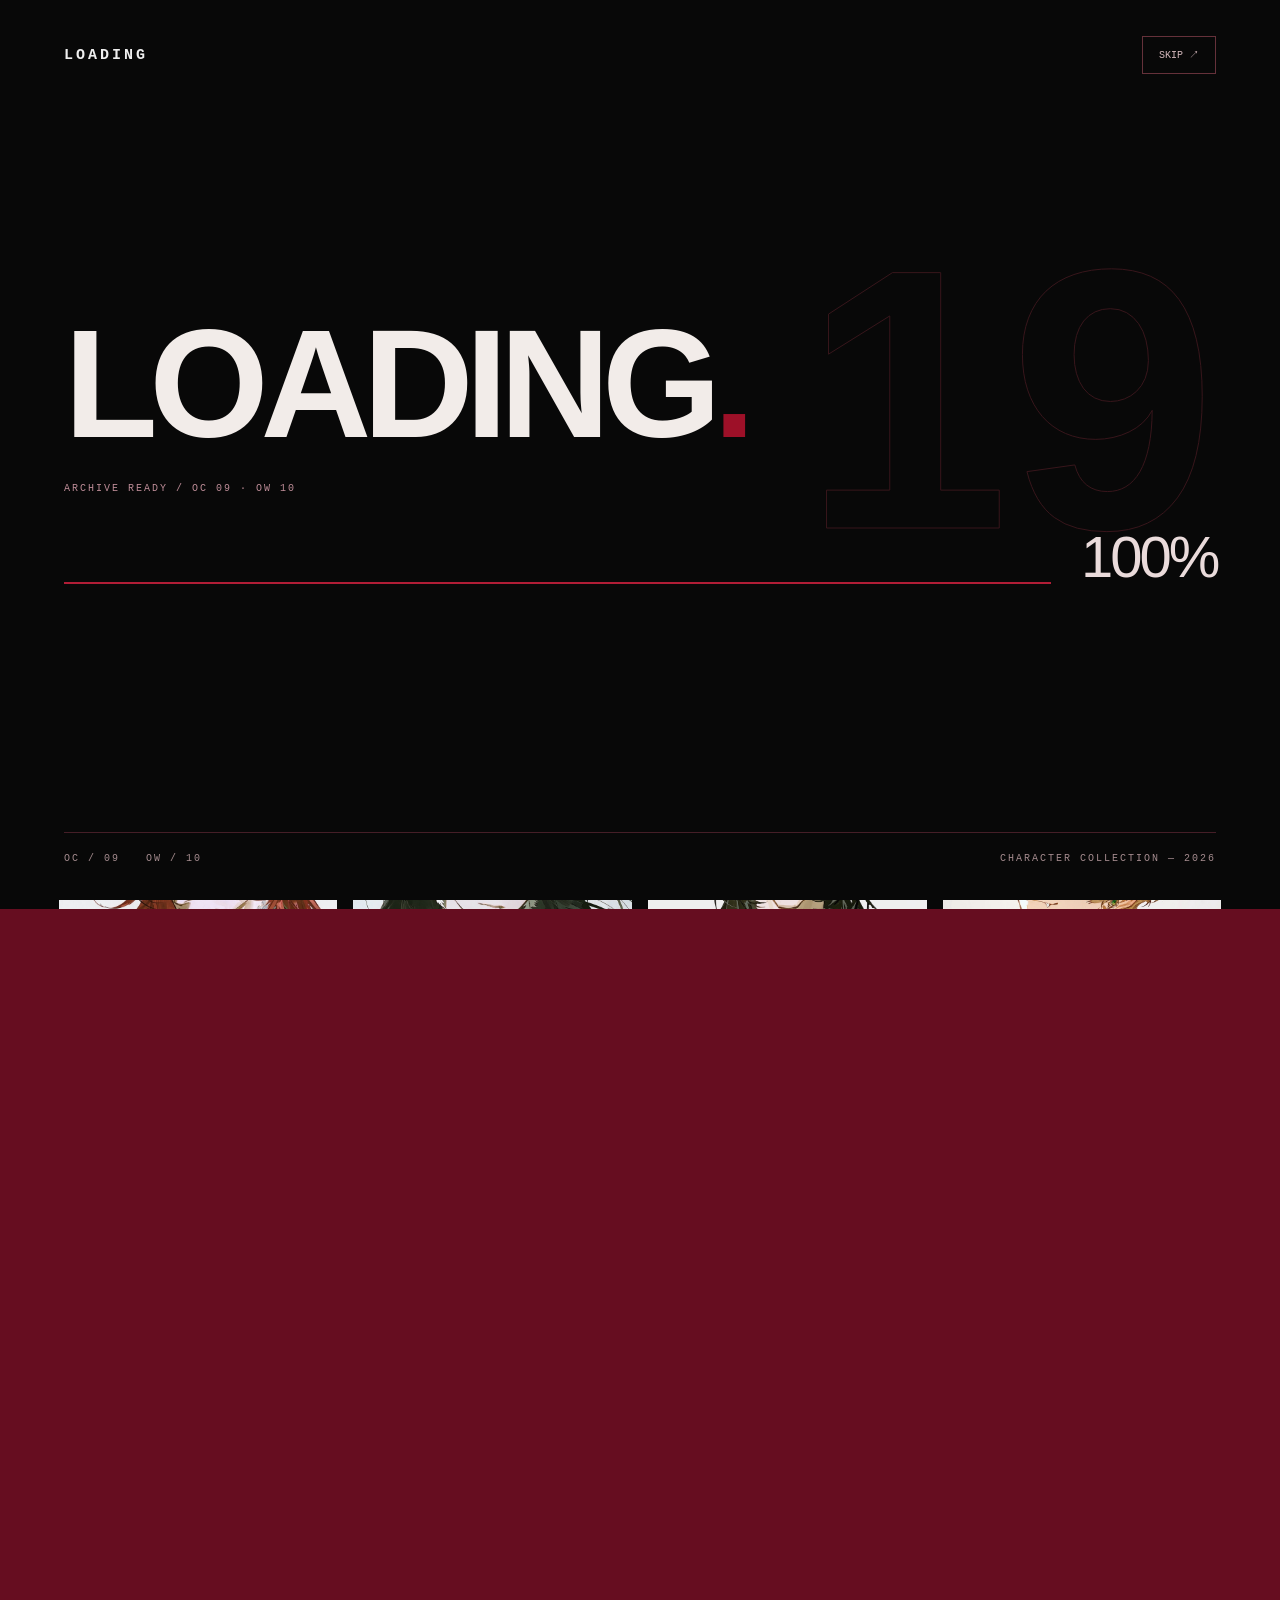
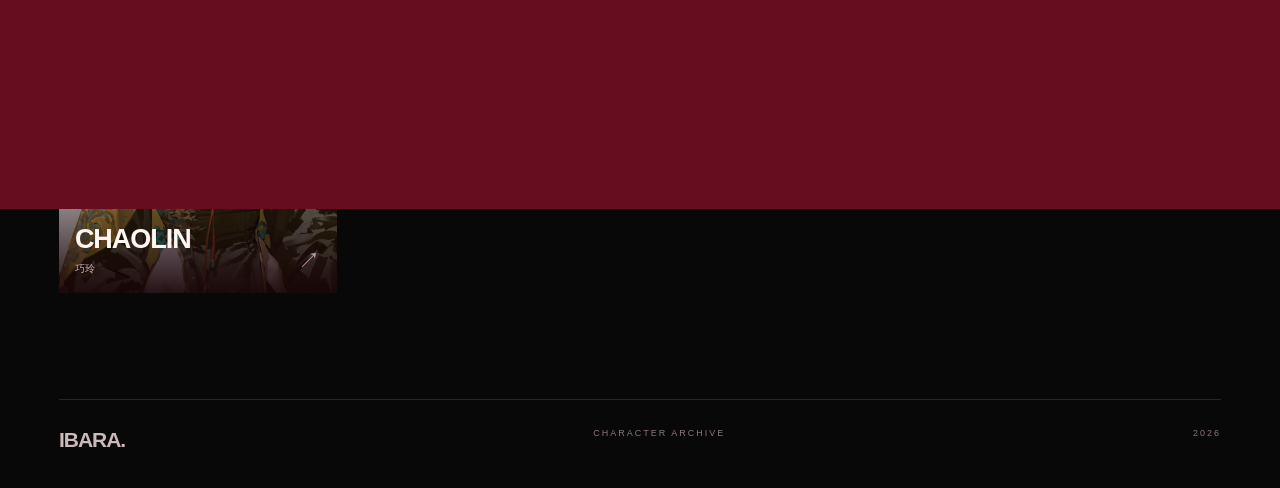
==== commit ce412fa8: "Publish approved black and red character archive" ====
--- a/index.html
+++ b/index.html
@@ -1,9 +1,10 @@
-<!doctype html><html lang="ja"><head><meta charset="utf-8"><meta name="viewport" content="width=device-width,initial-scale=1"><title>OC NOTE — Character Archive</title><meta name="description" content="オリジナルキャラクターのイラストと画像生成プロンプトをまとめた個人創作アーカイブ。"><meta name="theme-color" content="#111113"><link rel="icon" href="favicon.svg" type="image/svg+xml"><link rel="stylesheet" href="style.css"><link rel="stylesheet" href="grid.css"><style>.archive-sections{display:flex;gap:12px;flex-wrap:wrap;padding:22px 0 6px}.archive-sections a{display:flex;align-items:center;gap:22px;padding:10px 18px;border:1px solid var(--line);font-size:14px;letter-spacing:1px}.archive-sections a[aria-current="page"]{border-color:var(--accent);background:var(--panel);color:var(--ink)}.archive-sections small{color:var(--accent);font-size:11px}.archive-sections a:hover{border-color:var(--accent)}#home-view .archive-heading h1{overflow-wrap:anywhere}@media(max-width:620px){.archive-sections{padding-top:18px;gap:10px}.archive-sections a{padding:9px 14px;gap:20px;font-size:13px}}@media(min-width:901px){#side-nav{min-height:0;overflow-y:auto;flex:1;scrollbar-width:thin;scrollbar-color:var(--line) transparent}.sidebar-footer{flex-shrink:0;padding-top:20px}.sidebar-caption,.side-line,.sidebar>.side-label{flex-shrink:0}}.prompt-variants:not([hidden]){display:flex;gap:10px;margin:18px 0;flex-wrap:wrap}.prompt-variants button{font:inherit;color:var(--ink);background:var(--panel);border:1px solid var(--line);padding:10px 18px;cursor:pointer}.prompt-variants button[aria-pressed="true"]{border-color:var(--accent);color:var(--accent)}.prompt-variants button:focus-visible{outline:2px solid var(--accent);outline-offset:3px}</style></head><body>
+<!doctype html><html lang="ja"><head><meta charset="utf-8"><meta name="viewport" content="width=device-width,initial-scale=1"><title>IBARA — Lounge Preview</title><meta name="description" content="オリジナルキャラクターのイラストと画像生成プロンプトをまとめた個人創作アーカイブ。"><meta name="theme-color" content="#111113"><link rel="icon" href="favicon.svg" type="image/svg+xml"><link rel="stylesheet" href="style.css"><link rel="stylesheet" href="grid.css"><style>.archive-sections{display:flex;gap:12px;flex-wrap:wrap;padding:22px 0 6px}.archive-sections a{display:flex;align-items:center;gap:22px;padding:10px 18px;border:1px solid var(--line);font-size:14px;letter-spacing:1px}.archive-sections a[aria-current="page"]{border-color:var(--accent);background:var(--panel);color:var(--ink)}.archive-sections small{color:var(--accent);font-size:11px}.archive-sections a:hover{border-color:var(--accent)}#home-view .archive-heading h1{overflow-wrap:anywhere}@media(max-width:620px){.archive-sections{padding-top:18px;gap:10px}.archive-sections a{padding:9px 14px;gap:20px;font-size:13px}}@media(min-width:901px){#side-nav{min-height:0;overflow-y:auto;flex:1;scrollbar-width:thin;scrollbar-color:var(--line) transparent}.sidebar-footer{flex-shrink:0;padding-top:20px}.sidebar-caption,.side-line,.sidebar>.side-label{flex-shrink:0}}.prompt-variants:not([hidden]){display:flex;gap:10px;margin:18px 0;flex-wrap:wrap}.prompt-variants button{font:inherit;color:var(--ink);background:var(--panel);border:1px solid var(--line);padding:10px 18px;cursor:pointer}.prompt-variants button[aria-pressed="true"]{border-color:var(--accent);color:var(--accent)}.prompt-variants button:focus-visible{outline:2px solid var(--accent);outline-offset:3px}</style><link rel="stylesheet" href="lounge.css?v=10"></head><body><div id="archive-boot" role="region" aria-label="アーカイブの読み込み画面"><div class="boot-top"><strong>LOADING</strong><button id="boot-skip" type="button">SKIP ↗</button></div><div class="boot-center"><p class="boot-name">LOADING<span>.</span></p><div class="boot-status" id="boot-status">PREPARING IMAGE FILES</div><div class="boot-progress"><div class="boot-line"><i id="boot-bar"></i></div><span id="boot-percent">00%</span></div></div><div class="boot-bottom"><div class="boot-files"><span>OC / 09</span><span>OW / 10</span></div><span>CHARACTER COLLECTION — 2026</span></div></div><noscript><style>#archive-boot{display:none}</style></noscript>
 <div class="site-shell"><aside class="sidebar"><a class="brand route-home" href="#home">oc<span>✳</span><br>note<i>.</i></a><p class="sidebar-caption">ORIGINAL CHARACTER<br>개인 창작 아카이브</p><div class="side-line"></div><p class="side-label">CHARACTERS <span id="character-count">19</span></p><nav id="side-nav" aria-label="キャラクター一覧"></nav><div class="sidebar-footer"><b>✳</b><p>私の創作の、記録。<br><span>A little archive of my OCs.</span></p></div></aside>
 <main><header class="topbar"><a class="mobile-brand route-home" href="#home">oc note<span>.</span></a><a class="breadcrumb route-home" href="#home">ARCHIVE <span>/</span> CHARACTER INDEX</a><span class="topbar-right">ORIGINAL CHARACTER NOTE</span></header><nav class="archive-sections" aria-label="アーカイブの分類"><a href="#home" data-section="original">OC一覧 <small>09</small></a><a href="#uchiyoso" data-section="uchiyoso">OUR WORLD <small>10</small></a></nav>
 <section id="home-view"><div class="archive-heading"><div><p class="eyebrow">CHARACTER ARCHIVE <span>VOL. 01</span></p><h1>OC NOTE<span>✳</span></h1></div><p class="archive-copy">姿と、名前と、つくるための言葉。<br><span>나의 캐릭터 기록.</span></p></div><div class="filter-row"><p><span id="result-count">09</span> CHARACTERS</p><label><span>⌕</span><input id="search" type="search" placeholder="名前・特徴から探す" autocomplete="off"></label></div><div id="character-grid" class="character-grid"></div><p id="empty-state" class="empty-state" hidden>該当するキャラクターはいません。</p></section>
 <section id="detail-view" hidden><button class="back-button route-home" type="button">← ALL CHARACTERS</button><div class="character-heading"><div><p class="eyebrow">CHARACTER FILE <span id="detail-number"></span></p><h1 id="detail-name-en"></h1></div><div class="name-block"><p id="detail-name-ja"></p><span id="detail-name-ko"></span></div></div><div class="character-body"><section class="visual-panel"><button class="art-button" id="open-image"><img id="detail-image" class="main-art" src="" alt=""><span class="zoom-label">VIEW IMAGE <span>＋</span></span></button><div class="image-caption"><span id="image-index"></span><span id="image-palette"></span></div></section><section class="details-panel"><div class="tablist" role="tablist"><button role="tab" id="tab-profile" aria-selected="true" aria-controls="profile" data-tab="profile">PROFILE</button><button role="tab" id="tab-prompt" aria-selected="false" aria-controls="prompt" data-tab="prompt" tabindex="-1">PROMPT</button></div><div id="profile" role="tabpanel" aria-labelledby="tab-profile"><div class="panel-heading"><span class="eyebrow">APPEARANCE</span><span class="file-mark" id="file-mark"></span></div><h2 id="detail-catch"></h2><p class="intro" id="detail-intro"></p><dl class="profile-list" id="profile-list"></dl><div class="tag-row" id="tag-row"></div><button class="prompt-link" id="show-prompt">容姿プロンプトを見る <span>＋</span></button></div><div id="prompt" role="tabpanel" aria-labelledby="tab-prompt" hidden><div class="panel-heading"><span class="eyebrow">APPEARANCE PROMPT</span><span class="file-mark">TXT</span></div><h2 id="prompt-heading"></h2><p class="prompt-description">容姿だけをまとめたプロンプト。ボタンで全文をコピーできます。</p><div id="prompt-variants" class="prompt-variants" role="group" aria-label="プロンプトの種類" hidden></div><div class="prompt-box"><div class="prompt-toolbar"><span id="prompt-label"></span><button id="copy-prompt">COPY <span>⧉</span></button></div><pre id="prompt-text"></pre></div><p class="copy-status" id="copy-status" role="status"></p></div></section></div></section>
-<footer><span>OC NOTE <i>✳</i> CHARACTER ARCHIVE</span><span>나의 기록 · 2026</span></footer></main></div><dialog id="image-dialog"><button id="close-image">閉じる <span>×</span></button><img id="dialog-image" src="" alt=""></dialog><script src="app.js?v=20261104-six-new"></script></body></html>
+<footer><span>OC NOTE <i>✳</i> CHARACTER ARCHIVE</span><span>나의 기록 · 2026</span></footer></main></div><dialog id="image-dialog"><button id="close-image">閉じる <span>×</span></button><img id="dialog-image" src="" alt=""></dialog><script src="app.js?v=20261104-six-new"></script><script src="lounge.js?v=11"></script></body></html>
 
 
 
+
--- a/lounge.css
+++ b/lounge.css
@@ -0,0 +1,41 @@
+:root{--bg:#0e0d0e;--panel:#171416;--ink:#eee9e2;--muted:#9b9094;--line:#393034;--accent:#be334e}*{box-sizing:border-box}body{background:var(--bg);color:var(--ink);font-family:Arial,'Noto Sans JP',sans-serif}body:before{display:none}.site-shell{display:block}.sidebar,.topbar,footer,.archive-copy,.archive-heading .eyebrow,.rose-detail,.rose-footer{display:none!important}main{margin:0 auto!important;max-width:1680px;width:100%;padding:0 4.6vw 32px!important}.editorial-header{height:84px;display:flex;justify-content:space-between;align-items:center;border-bottom:1px solid #504047;gap:20px}.editorial-header .wordmark{font:30px/1 Georgia,serif;letter-spacing:7px;color:var(--ink)}.wordmark i{font-style:normal;color:#be334e}.header-meta{display:flex;align-items:center;gap:40px;font:9px/1.5 Arial,sans-serif;letter-spacing:2px;color:#9b9094}.header-meta a{color:#c0b6ba;letter-spacing:1px;border-bottom:1px solid #66515b;padding-bottom:4px}.archive-sections{padding:23px 0 0;margin:0;gap:30px;position:relative;z-index:2}.archive-sections a{background:transparent!important;border:0!important;padding:8px 0!important;font-size:11px;letter-spacing:1.5px;gap:12px;color:#a99ca2}.archive-sections a[aria-current=page]{color:#f4ece8}.archive-sections a[aria-current=page]:before{content:'';width:6px;height:6px;border-radius:50%;background:#c83951;box-shadow:0 0 10px #c8395155}.archive-sections small{font:9px Arial,sans-serif;color:#a65b6d}.archive-heading{position:relative;display:flex;align-items:center;justify-content:space-between;min-height:240px;margin:0;padding:28px 0 30px;border:0;gap:24px}.archive-heading h1{font:normal clamp(62px,8vw,112px)/.85 Georgia,serif!important;letter-spacing:-5px!important;position:relative;z-index:1;max-width:100%}.archive-heading h1 span{font:italic 15px Georgia,serif;color:#a86678;display:inline-block;vertical-align:top;margin:9px 0 0 15px;letter-spacing:1px}.archive-heading .rose-hero{position:absolute!important;width:380px!important;height:300px!important;top:-45px!important;right:100px!important;left:auto!important;opacity:.15!important;filter:grayscale(1);transform:rotate(-15deg);pointer-events:none}.editorial-strip{display:flex;align-items:center;gap:9px;width:31%;max-width:360px;z-index:1}.editorial-strip div{flex:1;height:142px;overflow:hidden;background:#262025;position:relative}.editorial-strip div:nth-child(2){margin-top:30px}.editorial-strip div:nth-child(3){margin-top:-15px}.editorial-strip img{width:100%;height:100%;object-fit:cover;object-position:center 15%;filter:grayscale(1) contrast(1.12);opacity:.75;transition:filter .5s,opacity .5s,transform .7s}.editorial-strip div:hover img{filter:grayscale(0);opacity:1;transform:scale(1.07)}.editorial-strip div:after{content:'';position:absolute;inset:0;border-bottom:2px solid #9b2a43}.filter-row{border-top:1px solid #4b373f;margin-bottom:26px;padding-top:15px;padding-bottom:0;align-items:center;gap:20px}.filter-row p{font:9px Arial,sans-serif;letter-spacing:2px;color:#a99ca2}.filter-row p span{font:italic 24px Georgia,serif;margin-right:9px;color:#b46b7d}.filter-row label{border:0;border-bottom:1px solid #514047;background:transparent;width:250px;max-width:50%;padding:7px 0}.filter-row input{font-size:11px}.character-grid{display:grid!important;grid-template-columns:repeat(4,minmax(0,1fr))!important;grid-auto-rows:285px;gap:18px!important;align-items:stretch!important}.character-card{position:relative!important;padding:0!important;margin:0!important;border:0!important;background:#20191e!important;transform:none!important;box-shadow:none!important;overflow:hidden!important;isolation:isolate;min-width:0;height:100%;animation:arrival .55s ease both}.character-card:nth-child(9n+1){grid-column:span 2;grid-row:span 2}.character-card:nth-child(3n+2){animation-delay:.06s}.character-card:nth-child(3n){animation-delay:.12s}.character-card:before{content:'';position:absolute;inset:0!important;z-index:3;width:auto!important;height:auto!important;border:0!important;transform:translateX(-130%) skewX(-22deg);background:linear-gradient(90deg,transparent,#fff2,transparent);pointer-events:none;transition:none}.character-card:after{content:'';position:absolute;bottom:0;left:0;right:0;height:2px!important;width:100%!important;top:auto!important;border:0!important;background:#b8324c;transform:scaleX(0);transform-origin:left;transition:transform .6s;z-index:4;opacity:1!important}.character-card:hover:before,.character-card:focus-visible:before{transform:translateX(130%) skewX(-22deg);transition:transform 1s ease}.character-card:hover:after,.character-card:focus-visible:after{transform:scaleX(1)}.character-card:focus-visible{outline:2px solid #ec9aab!important;outline-offset:4px}.card-image{position:absolute!important;inset:0;aspect-ratio:auto!important;height:100%;width:100%;overflow:hidden;background:#312b2c}.card-image img{width:100%;height:100%;object-fit:cover;object-position:center 20%;filter:saturate(.72);transform:scale(1.01);transition:transform 1.1s cubic-bezier(.2,.6,.2,1),filter .6s}.character-card:hover .card-image img,.character-card:focus-visible .card-image img{transform:scale(1.055);filter:saturate(1)}.card-image:after{content:'';position:absolute;inset:0;background:linear-gradient(0deg,#120b13eb,transparent 48%);pointer-events:none}.card-image>span{position:absolute;left:18px;top:16px;right:auto;background:#130e16b3;color:#f4e8ee;padding:5px 8px;border:1px solid #fff3;font:10px Arial,sans-serif;letter-spacing:1px;z-index:2}.card-copy{position:absolute!important;left:20px;right:20px;bottom:16px;z-index:2;padding:0!important;display:flex;justify-content:space-between;align-items:end;gap:10px}.card-copy:before,.card-copy:after{display:none!important}.card-copy p{font:normal 29px/.95 Georgia,serif;letter-spacing:.5px;color:#fff7f1;margin:0}.card-copy small{display:block;font:10px/1.5 Arial,sans-serif;color:#e2cbd7;margin-top:9px;letter-spacing:1px}.card-copy b{font-size:0;color:#e4b3c0;flex-shrink:0}.card-copy b:after{content:'↗';font:26px Arial,sans-serif;display:block;transition:transform .4s}.character-card:hover .card-copy b:after{transform:translate(3px,-3px)}.character-card:nth-child(9n+1) .card-copy{left:30px;right:30px;bottom:30px}.character-card:nth-child(9n+1) .card-copy p{font-size:66px}.character-card:nth-child(9n+1) .card-copy small{font-size:12px;letter-spacing:2px;margin-top:14px}.card-tags{position:absolute;left:20px;bottom:76px;z-index:2;padding:0!important;display:flex;gap:10px;border:0!important;opacity:0;transform:translateY(6px);transition:opacity .4s,transform .4s}.card-tags span{border:0!important;padding:0!important;color:#f0d9e1;font:8px Arial,sans-serif;letter-spacing:1px}.character-card:nth-child(9n+1) .card-tags{left:30px;bottom:133px}.character-card:hover .card-tags,.character-card:focus-visible .card-tags{opacity:1;transform:none}.character-heading{border-bottom:1px solid var(--line);padding:22px 0 28px;margin:8px 0 0}.character-heading h1{font:normal clamp(50px,7vw,100px)/1 Georgia,serif;letter-spacing:-3px}.character-heading h1 span{font-size:20px;color:#b63e59}.character-heading .eyebrow{font-size:9px;letter-spacing:2px;color:#aa7a89}.name-block{color:#d2bfc9}.back-button{margin-top:28px;font-size:10px;letter-spacing:1px}.character-body{padding-top:28px;gap:44px;animation:open-file .6s cubic-bezier(.2,.8,.2,1);grid-template-columns:minmax(0,1.1fr) minmax(0,1fr)}.visual-panel{border:0;padding:0;background:transparent}.main-art{max-height:780px;object-fit:cover}.image-caption{font-size:9px;color:#988891;padding:16px 0}.details-panel{padding:8px 0;background:transparent;border:0;min-width:0}.tablist{border-bottom:1px solid #49343e;gap:26px}.tablist button{font:10px Arial,sans-serif;letter-spacing:1px;padding:10px 0 15px}.tablist button[aria-selected=true]{color:#ecb7c6;border-color:#b83350}.panel-heading{padding-top:24px;color:#a97d8e}.details-panel h2{font-size:23px;font-weight:400;line-height:1.5}.intro{font-size:13px;line-height:2;color:#bcafb5}.profile-list>div{border-color:#35272e}.profile-list dt{font-size:9px;letter-spacing:1px;color:#987783}.profile-list dd{font-size:13px}.profile-list small{color:#96868e}.tag-row span{border-color:#48313d;color:#a58b97;font-size:8px}.prompt-link{margin-top:30px;width:100%;border:1px solid #734454;background:#2f1823;color:#ead3df;padding:16px;text-align:left;font-size:12px}.prompt-link:hover{background:#482334}.prompt-box{background:#151015;border-color:#4f303e}.prompt-toolbar{background:#271921}.prompt-variants button{border-color:#6c4254}.prompt-variants button[aria-pressed=true]{background:#532339;color:#f0bdcd}.details-panel [role=tabpanel]:not([hidden]){animation:open-panel .38s ease}.gallery-item{border-color:#49303c;background:#20161d}.gallery-grid{gap:16px}.editorial-footer{margin-top:58px;padding:28px 0 4px;border-top:1px solid #44303b;display:flex;justify-content:space-between;gap:15px;font:9px Arial,sans-serif;letter-spacing:2px;color:#8b717e}.editorial-footer span:first-child{font:21px Georgia,serif;letter-spacing:3px;color:#d6c2cc}.empty-state{padding:70px 0}.editorial-header,.editorial-footer{position:relative;z-index:1}@keyframes arrival{from{opacity:0;transform:translateY(15px)}to{opacity:1;transform:none}}@keyframes open-file{from{opacity:0;transform:translateX(30px)}to{opacity:1;transform:none}}@keyframes open-panel{from{opacity:0;transform:translateY(12px)}to{opacity:1;transform:none}}@media(min-width:1500px){.character-grid{grid-auto-rows:330px}}@media(max-width:1000px){.character-grid{grid-auto-rows:240px;gap:14px!important}.card-copy{left:14px;right:14px}.card-copy p{font-size:24px}.character-card:nth-child(9n+1) .card-copy p{font-size:51px}.character-body{gap:25px}.archive-heading h1{font-size:80px!important}.editorial-strip{width:33%}.editorial-strip div{height:120px}}@media(max-width:700px){main{padding:0 20px 25px!important}.editorial-header{height:70px}.editorial-header .wordmark{font-size:25px;letter-spacing:5px}.header-meta{gap:0;font-size:7px}.header-meta>span{display:none}.header-meta a{font-size:9px}.archive-sections{padding-top:18px;gap:26px}.archive-sections a{font-size:10px;letter-spacing:1px}.archive-heading{min-height:195px;padding:23px 0 26px;gap:15px;align-items:center}.archive-heading h1{font-size:56px!important;letter-spacing:-3px!important;max-width:220px;line-height:.95!important}.archive-heading h1 span{font-size:10px;margin-left:7px}.editorial-strip{width:30%;min-width:95px;gap:5px}.editorial-strip div{height:95px}.editorial-strip div:nth-child(2){margin-top:15px}.editorial-strip div:nth-child(3){display:none}.archive-heading .rose-hero{right:5px!important;width:220px!important;height:200px!important;top:0!important;opacity:.12!important}.filter-row{padding-top:12px;margin-bottom:18px}.filter-row p{font-size:7px;letter-spacing:1px;white-space:nowrap}.filter-row p span{font-size:21px}.filter-row label{max-width:54%;padding:5px 0}.filter-row input{font-size:10px}.character-grid{grid-template-columns:repeat(2,minmax(0,1fr))!important;grid-auto-rows:245px;gap:12px!important}.character-card:nth-child(9n+1){grid-column:span 2;grid-row:span 1;height:100%}.character-card:first-child{grid-row:span 2}.character-card:nth-child(9n+1) .card-copy{left:20px;right:20px;bottom:20px}.character-card:nth-child(9n+1) .card-copy p{font-size:47px}.character-card:nth-child(9n+1) .card-copy small{font-size:11px;margin-top:9px}.character-card:nth-child(9n+1) .card-tags{left:20px;bottom:105px}.card-copy{left:12px;right:12px;bottom:14px}.card-copy p{font-size:25px}.card-copy small{font-size:9px;margin-top:7px}.card-copy b:after{font-size:22px}.card-image>span{left:11px;top:11px;font-size:8px;padding:4px 6px}.card-tags{left:12px;bottom:68px;gap:6px}.card-tags span{font-size:6px;letter-spacing:0}.character-body{display:block!important;padding-top:22px}.visual-panel{margin-bottom:25px}.main-art{max-height:none}.character-heading{gap:13px}.character-heading h1{font-size:48px;letter-spacing:-2px}.name-block{font-size:12px}.details-panel h2{font-size:22px}.editorial-footer{font-size:7px;letter-spacing:1px;margin-top:35px;align-items:center}.editorial-footer span:first-child{font-size:18px}.editorial-footer span:last-child{display:none}}@media(max-width:380px){main{padding-inline:15px!important}.archive-heading h1{font-size:48px!important}.editorial-strip{min-width:80px}.character-grid{grid-auto-rows:215px}.card-copy p{font-size:22px}}@media(prefers-reduced-motion:reduce){*,*:before,*:after{animation:none!important;transition:none!important;scroll-behavior:auto!important}}
+
+/* Uniform portrait index */
+.character-grid{grid-auto-rows:auto!important;align-items:start!important}
+.character-grid .character-card,.character-grid .character-card:nth-child(9n+1),.character-grid .character-card:first-child{grid-column:span 1!important;grid-row:span 1!important;aspect-ratio:3/4;height:auto!important;width:100%}
+.character-grid .character-card .card-copy,.character-grid .character-card:nth-child(9n+1) .card-copy{left:20px;right:20px;bottom:18px}
+.character-grid .character-card .card-copy p,.character-grid .character-card:nth-child(9n+1) .card-copy p{font-size:29px}
+.character-grid .character-card .card-copy small,.character-grid .character-card:nth-child(9n+1) .card-copy small{font-size:10px;letter-spacing:1px;margin-top:9px}
+.character-grid .character-card .card-tags,.character-grid .character-card:nth-child(9n+1) .card-tags{left:20px;bottom:79px}
+@media(max-width:700px){.character-grid .character-card .card-copy,.character-grid .character-card:nth-child(9n+1) .card-copy{left:12px;right:12px;bottom:14px}.character-grid .character-card .card-copy p,.character-grid .character-card:nth-child(9n+1) .card-copy p{font-size:25px}.character-grid .character-card .card-copy small,.character-grid .character-card:nth-child(9n+1) .card-copy small{font-size:9px;margin-top:7px}.character-grid .character-card .card-tags,.character-grid .character-card:nth-child(9n+1) .card-tags{left:12px;bottom:68px}}
+
+/* Two clearly visible archive entrances */
+.archive-sections{display:grid!important;grid-template-columns:1fr 1fr;gap:14px!important;padding:26px 0 0!important}
+.archive-sections a{display:flex!important;justify-content:space-between;align-items:center;min-height:82px;padding:18px 24px!important;border:1px solid #57424c!important;background:#211820!important;color:#c6b7bf;transition:background .25s,border-color .25s}
+.archive-sections a:before{display:none!important}
+.archive-sections a[aria-current=page]{border-color:#ba566f!important;background:linear-gradient(110deg,#422131,#271820)!important;color:#fff2f6;box-shadow:inset 3px 0 #cf667f}
+.archive-sections a:hover{border-color:#c68095!important;background:#34222e!important}
+.section-label{display:flex;align-items:center;gap:20px}.section-label b{font:normal 31px Georgia,serif;letter-spacing:1px}.section-label>span{font:11px Arial,sans-serif;letter-spacing:1.5px}.archive-sections small{font:italic 24px Georgia,serif;color:#cc93a5}
+@media(max-width:700px){.archive-sections{gap:10px!important;padding-top:20px!important}.archive-sections a{min-height:84px;padding:13px 14px!important;align-items:center}.section-label{display:flex;flex-direction:column;align-items:start;gap:8px}.section-label b{font-size:27px}.section-label>span{font-size:9px;letter-spacing:1px}.archive-sections small{font-size:22px}}
+
+/* Black / oxblood Korean editorial direction */
+:root{--bg:#080808;--panel:#141010;--ink:#f2efeb;--muted:#918784;--line:#392020;--accent:#8f0e20}
+body{background:#080808;color:var(--ink);font-family:Arial,'Helvetica Neue','Noto Sans JP',sans-serif}
+.editorial-header{height:92px;border-bottom:1px solid #4d151c}.editorial-header .wordmark{font:800 30px/1 Arial,sans-serif;letter-spacing:-1.5px}.wordmark i{color:#a51328}.header-meta{color:#8f8281;font-size:8px}.header-meta a{color:#b6a9a6;border-color:#54242a}
+.archive-sections{gap:0!important;padding-top:24px!important}.archive-sections a{min-height:86px;background:#101010!important;border:1px solid #3c2426!important;padding:17px 24px!important;color:#aa9c99;box-shadow:none!important}.archive-sections a+a{border-left:0!important}.archive-sections a[aria-current=page]{background:#540b15!important;border-color:#7b1726!important;color:#fff3ef;box-shadow:none!important}.archive-sections a:hover{background:#301015!important;border-color:#8c2331!important}.section-label b{font:700 29px Arial,sans-serif;letter-spacing:-1px}.section-label>span{font-size:10px;letter-spacing:1px}.archive-sections small{font:400 25px Arial,sans-serif;color:#bc9698}
+.archive-heading{min-height:245px;padding:31px 0 36px}.archive-heading h1{font:800 clamp(62px,8vw,110px)/.9 Arial,sans-serif!important;letter-spacing:-7px!important;text-transform:uppercase}.archive-heading h1 span{font:400 11px Arial,sans-serif;letter-spacing:0;color:#9c323f;vertical-align:top;margin-top:4px}.archive-heading .rose-hero{display:none!important}.editorial-strip{gap:7px;width:29%;max-width:330px}.editorial-strip div{height:140px;border-bottom:3px solid #7e1120}.editorial-strip div:nth-child(2),.editorial-strip div:nth-child(3){margin-top:0}.editorial-strip div:after{border:0}.editorial-strip img{opacity:.8;filter:grayscale(1) contrast(1.15)}
+.filter-row{border-top:1px solid #47151d;padding-top:18px;margin-bottom:22px}.filter-row p{font-size:8px;letter-spacing:1px;color:#b8aaa5}.filter-row p span{font:500 21px Arial,sans-serif;color:#a72b3a}.filter-row label{border-color:#482329}.filter-row input{font-family:Arial,sans-serif;color:#d3c4c0}
+.character-grid{gap:22px 16px!important}.character-grid .character-card{background:#141010!important}.card-image img{filter:saturate(.82);object-position:center 20%}.card-image:after{background:linear-gradient(0deg,#160307ed,transparent 46%)}.card-image>span{left:12px;top:12px;background:#0d0809ba;border:1px solid #ffffff40;padding:5px 7px;font:9px Arial,sans-serif;color:#f2ddd8}.character-card:after{background:#8f0e20}.character-grid .character-card .card-copy,.character-grid .character-card:nth-child(9n+1) .card-copy{left:16px;right:16px;bottom:17px}.character-grid .character-card .card-copy p,.character-grid .character-card:nth-child(9n+1) .card-copy p{font:600 27px/.95 Arial,sans-serif;letter-spacing:-1px}.character-grid .character-card .card-copy small,.character-grid .character-card:nth-child(9n+1) .card-copy small{font:10px/1.5 Arial,sans-serif;letter-spacing:.5px;color:#d3b9b8;margin-top:8px}.card-copy b:after{font-size:22px;color:#c39b9e}.card-tags span{color:#d8b5b8}.character-grid .character-card .card-tags,.character-grid .character-card:nth-child(9n+1) .card-tags{left:16px;bottom:75px}.character-card:focus-visible{outline-color:#bd4a58!important}
+.character-heading{border-color:#49161e}.character-heading h1{font:700 clamp(48px,7vw,94px)/1 Arial,sans-serif;letter-spacing:-5px}.character-heading h1 span{color:#95182a}.character-heading .eyebrow{color:#986e72}.name-block{color:#dcc7c4}.tablist{border-color:#4f1b24}.tablist button[aria-selected=true]{color:#e1babd;border-color:#9c172a}.details-panel h2{font-size:22px;font-weight:500}.panel-heading{color:#a2777c}.intro{color:#b8a8a5}.profile-list>div{border-color:#322024}.profile-list dt{color:#966e73}.profile-list small{color:#9c8788}.tag-row span{border-color:#4e252d;color:#b19295}.prompt-link{background:#420a14;border-color:#641323;color:#ead5d3}.prompt-link:hover{background:#610e1c}.prompt-box{background:#110c0d;border-color:#462029}.prompt-toolbar{background:#260e14}.prompt-variants button{background:#170e11;border-color:#54232d;color:#bda5a8}.prompt-variants button[aria-pressed=true]{background:#5d0d1d;color:#f4d8db;border-color:#8f2539}.gallery-item{border-color:#461e28;background:#190d12}.editorial-footer{border-color:#451820;color:#8d7577}.editorial-footer span:first-child{font:700 21px Arial,sans-serif;letter-spacing:-1px;color:#cdb9b9}
+@media(max-width:700px){.editorial-header{height:72px}.editorial-header .wordmark{font-size:26px}.archive-sections{padding-top:19px!important}.archive-sections a{min-height:87px;padding:13px 15px!important}.section-label{gap:8px}.section-label b{font-size:27px}.section-label>span{font-size:9px}.archive-sections small{font-size:21px}.archive-heading{min-height:190px;padding:30px 0}.archive-heading h1{font-size:55px!important;letter-spacing:-3.5px!important;max-width:220px;line-height:.94!important}.archive-heading h1 span{font-size:9px;margin-left:5px}.editorial-strip{width:28%;min-width:86px;gap:5px}.editorial-strip div{height:98px}.character-grid{gap:15px 11px!important}.character-grid .character-card .card-copy,.character-grid .character-card:nth-child(9n+1) .card-copy{left:11px;right:11px;bottom:13px}.character-grid .character-card .card-copy p,.character-grid .character-card:nth-child(9n+1) .card-copy p{font-size:23px;letter-spacing:-.7px}.character-grid .character-card .card-copy small,.character-grid .character-card:nth-child(9n+1) .card-copy small{font-size:9px;margin-top:7px}.character-grid .character-card .card-tags,.character-grid .character-card:nth-child(9n+1) .card-tags{left:11px;bottom:66px}.card-copy b:after{font-size:20px}.character-heading h1{font-size:45px;letter-spacing:-2px}}
+@media(max-width:380px){.archive-heading h1{font-size:48px!important}.character-grid .character-card .card-copy p,.character-grid .character-card:nth-child(9n+1) .card-copy p{font-size:21px}}
+/* Archive entrance and motion system */
+#archive-boot{position:fixed;inset:0;z-index:1000;background:#080808;color:#f2ece9;display:flex;flex-direction:column;justify-content:space-between;padding:36px 5vw;overflow:hidden;transition:clip-path .8s cubic-bezier(.76,0,.24,1),visibility .8s;clip-path:inset(0 0 0 0)}#archive-boot[hidden]{display:none}#archive-boot.boot-exit{clip-path:inset(0 0 100% 0);visibility:hidden}.boot-top,.boot-bottom{display:flex;justify-content:space-between;align-items:center;font:10px monospace;letter-spacing:2px;color:#a48b8e}.boot-top strong{color:#eee;font-size:15px;letter-spacing:3px}.boot-top button{background:none;border:1px solid #65313a;color:#d5b9bd;padding:11px 16px;font:10px monospace;cursor:pointer}.boot-center{position:relative;padding:7vh 0}.boot-center:before{content:'19';position:absolute;right:0;top:-5vh;font:bold clamp(160px,29vw,420px)/1 Arial,sans-serif;-webkit-text-stroke:1px #67232e;color:transparent;opacity:.5;pointer-events:none}.boot-name{position:relative;font:800 clamp(70px,16vw,220px)/.82 Arial,sans-serif;letter-spacing:-.07em;margin:0 0 35px}.boot-name span{color:#9d1028}.boot-status{font:10px monospace;letter-spacing:2px;color:#bd8c97;min-height:20px}.boot-progress{margin-top:28px;display:flex;align-items:end;gap:30px}.boot-line{height:2px;flex:1;background:#36141c;overflow:hidden}.boot-line i{height:100%;display:block;width:0;background:#b11d36;box-shadow:0 0 16px #ae253e;transition:width .35s}#boot-percent{font:300 58px/.9 Arial,sans-serif;letter-spacing:-3px;color:#eadbdb;width:135px;text-align:right}.boot-bottom{border-top:1px solid #451e27;padding-top:20px}.boot-files{display:flex;gap:26px}.intro-replay{border:0;border-bottom:1px solid #652632;background:none;color:#c1909b;padding:5px 0;font:9px monospace;letter-spacing:1px;cursor:pointer}.route-wipe{position:fixed;inset:0;background:#660d20;z-index:70;pointer-events:none;transform:translateY(101%)}.route-wipe.running{animation:route-wipe .65s cubic-bezier(.76,0,.24,1)}@keyframes route-wipe{0%{transform:translateY(101%)}48%{transform:translateY(0)}100%{transform:translateY(-101%)}}.archive-heading{min-height:330px}.archive-heading h1{position:relative;padding-bottom:12px}.archive-heading h1:after{content:'';position:absolute;left:2px;bottom:-22px;width:70px;height:8px;background:#850d22}.editorial-strip{display:none}.hero-file{width:240px;flex-shrink:0;position:relative;margin:18px 25px 12px 20px}.hero-file:before{content:'';position:absolute;width:215px;height:215px;border:1px solid #6c2031;border-radius:50%;right:-30px;top:12px;pointer-events:none}.hero-file:after{content:'';position:absolute;inset:15px -13px -9px 13px;background:#450917;z-index:-1}.hero-art{width:100%;height:220px;display:block;padding:0;border:1px solid #7a3647;overflow:hidden;background:#1b1014;cursor:pointer;position:relative}.hero-art img{width:100%;height:100%;object-fit:cover;object-position:center 15%;filter:saturate(.65);transition:transform .6s}.hero-art:hover img{transform:scale(1.06)}.hero-art:after{content:'OPEN ↗';position:absolute;bottom:12px;right:12px;background:#10070bc9;padding:6px 9px;font:9px monospace;letter-spacing:1px;color:#f1d6dd}.hero-file-top{font:8px monospace;letter-spacing:1.5px;display:flex;justify-content:space-between;margin-bottom:8px;color:#a57682}.hero-controls{display:flex;justify-content:space-between;align-items:center;gap:10px;padding:12px 0 0}.hero-person{font:500 12px Arial,sans-serif;color:#d9b9c2;letter-spacing:1px}.hero-controls button{width:29px;height:29px;border:1px solid #652332;background:#170b11;color:#e0bcc5;cursor:pointer;font:15px Arial,sans-serif}.hero-controls button:hover{background:#601326}.hero-photo-change{animation:photo-change .35s ease}@keyframes photo-change{from{opacity:.2;transform:translateX(10px)}to{opacity:1;transform:none}}.name-ticker{overflow:hidden;border-block:1px solid #35171f;margin:8px 0 20px;padding:10px 0;color:#8a4456;font:9px monospace;letter-spacing:2px;white-space:nowrap;mask-image:linear-gradient(90deg,transparent,#000 7%,#000 93%,transparent)}.name-ticker>div{display:flex;width:max-content;animation:ticker-flow 50s linear infinite;gap:30px}.name-ticker span{white-space:nowrap}.name-ticker:hover>div{animation-play-state:paused}@keyframes ticker-flow{to{transform:translateX(-50%)}}.character-card{animation:none!important}.character-card.card-arriving{animation:card-rise .65s cubic-bezier(.2,.7,.2,1) both!important;animation-delay:var(--entry-delay,0ms)!important}@keyframes card-rise{from{opacity:0;clip-path:inset(15% 0 0 0);transform:translateY(20px)}to{opacity:1;clip-path:inset(0);transform:none}}.boot-arrived .editorial-header{animation:open-panel .7s ease}.boot-arrived .archive-heading h1{animation:hero-reveal .9s cubic-bezier(.2,.7,.2,1)}@keyframes hero-reveal{from{opacity:0;transform:translateY(25px);clip-path:inset(100% 0 0 0)}to{opacity:1;transform:none;clip-path:inset(0)}}
+@media(max-width:700px){#archive-boot{padding:25px 22px}.boot-top,.boot-bottom{font-size:8px;letter-spacing:1px}.boot-top strong{font-size:12px}.boot-name{font-size:24vw;margin-bottom:26px}.boot-center:before{font-size:50vw;top:-60px}.boot-progress{gap:15px}#boot-percent{font-size:42px;width:95px}.boot-status{font-size:8px;letter-spacing:1px}.boot-files{gap:13px}.header-meta{gap:15px}.intro-replay{font-size:8px}.archive-heading{min-height:290px;gap:14px}.archive-heading h1{font-size:48px!important;max-width:54%;letter-spacing:-3px!important}.archive-heading h1:after{width:40px;height:5px;bottom:-12px}.hero-file{width:132px;flex-basis:132px;margin:15px 7px 12px 0}.hero-file:before{width:135px;height:135px;right:-15px;top:27px}.hero-art{height:175px}.hero-art:after{font-size:7px;right:7px;bottom:8px;padding:4px 5px}.hero-file-top{font-size:6px;letter-spacing:.5px}.hero-person{font-size:9px;letter-spacing:0}.hero-controls{gap:5px;padding-top:9px}.hero-controls button{width:25px;height:25px;font-size:12px}.hero-file:after{inset:19px -8px -6px 8px}.name-ticker{font-size:8px;padding:9px 0;margin-bottom:17px}}
+@media(prefers-reduced-motion:reduce){.name-ticker>div{animation:none!important}.route-wipe{display:none!important}.character-card.card-arriving,.boot-arrived .archive-heading h1,.hero-photo-change{animation:none!important}#archive-boot{transition:none}}
+
+#archive-boot{transition:none}#archive-boot.boot-exit{transition:clip-path .8s cubic-bezier(.76,0,.24,1),visibility .8s}@media(prefers-reduced-motion:reduce){#archive-boot.boot-exit{transition:none}}
+
+#archive-boot .boot-name{font-size:clamp(48px,12vw,160px);letter-spacing:-.055em}@media(max-width:700px){#archive-boot .boot-name{font-size:17vw}}
+
+.name-ticker{color:#bf8795;font-family:Georgia,'Times New Roman',serif;font-size:16px;line-height:1.5;letter-spacing:3px;padding:11px 0;border-color:#38141e}.name-ticker>div{gap:30px;animation-duration:65s}.name-ticker span:nth-child(2n){color:#dec5cb}@media(max-width:700px){.name-ticker{font-size:14px;letter-spacing:2px;padding:9px 0}}
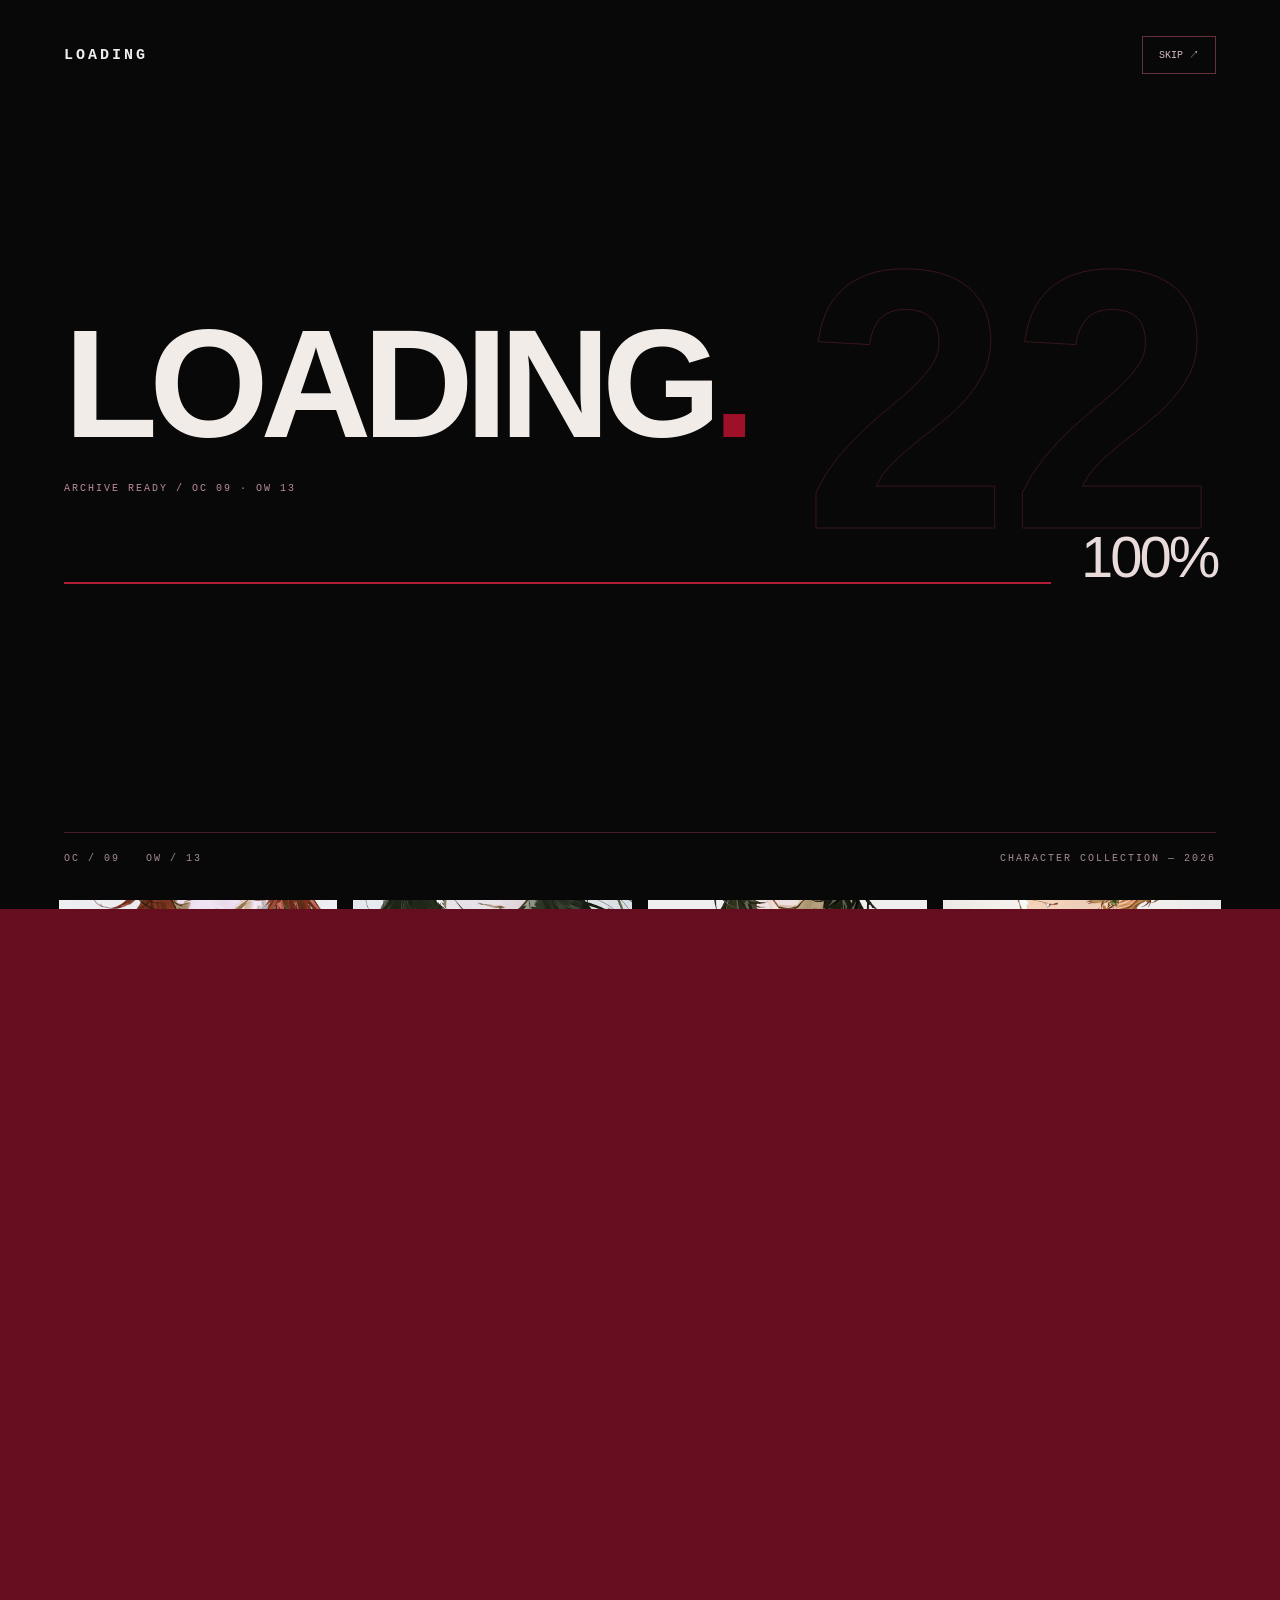
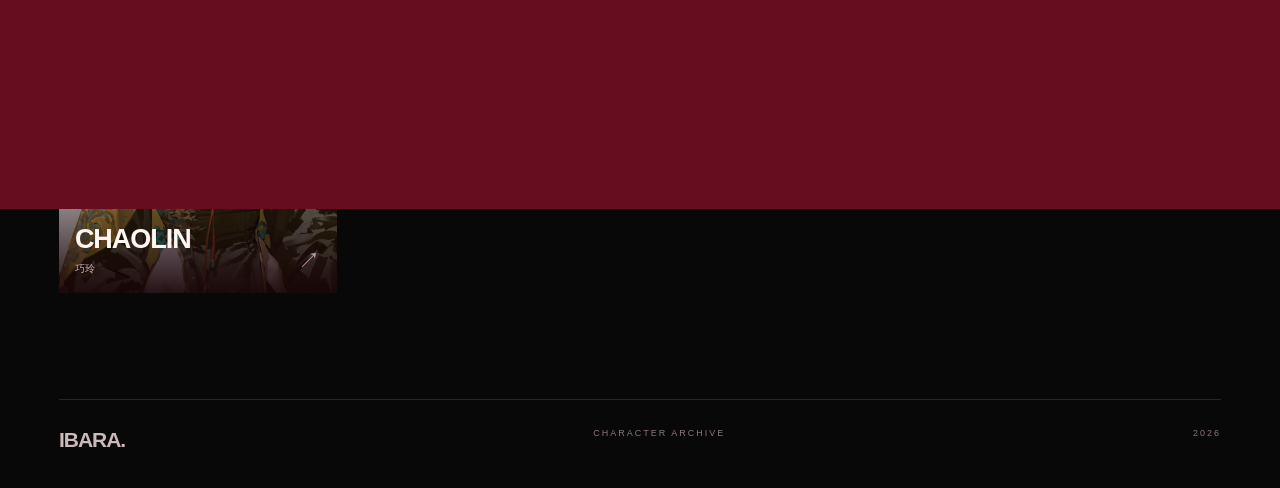
==== commit 49fa97bf: "Add Yedie, Hanayoi and Vesper at top of OW" ====
--- a/index.html
+++ b/index.html
@@ -1,10 +1,11 @@
-<!doctype html><html lang="ja"><head><meta charset="utf-8"><meta name="viewport" content="width=device-width,initial-scale=1"><title>IBARA — Lounge Preview</title><meta name="description" content="オリジナルキャラクターのイラストと画像生成プロンプトをまとめた個人創作アーカイブ。"><meta name="theme-color" content="#111113"><link rel="icon" href="favicon.svg" type="image/svg+xml"><link rel="stylesheet" href="style.css"><link rel="stylesheet" href="grid.css"><style>.archive-sections{display:flex;gap:12px;flex-wrap:wrap;padding:22px 0 6px}.archive-sections a{display:flex;align-items:center;gap:22px;padding:10px 18px;border:1px solid var(--line);font-size:14px;letter-spacing:1px}.archive-sections a[aria-current="page"]{border-color:var(--accent);background:var(--panel);color:var(--ink)}.archive-sections small{color:var(--accent);font-size:11px}.archive-sections a:hover{border-color:var(--accent)}#home-view .archive-heading h1{overflow-wrap:anywhere}@media(max-width:620px){.archive-sections{padding-top:18px;gap:10px}.archive-sections a{padding:9px 14px;gap:20px;font-size:13px}}@media(min-width:901px){#side-nav{min-height:0;overflow-y:auto;flex:1;scrollbar-width:thin;scrollbar-color:var(--line) transparent}.sidebar-footer{flex-shrink:0;padding-top:20px}.sidebar-caption,.side-line,.sidebar>.side-label{flex-shrink:0}}.prompt-variants:not([hidden]){display:flex;gap:10px;margin:18px 0;flex-wrap:wrap}.prompt-variants button{font:inherit;color:var(--ink);background:var(--panel);border:1px solid var(--line);padding:10px 18px;cursor:pointer}.prompt-variants button[aria-pressed="true"]{border-color:var(--accent);color:var(--accent)}.prompt-variants button:focus-visible{outline:2px solid var(--accent);outline-offset:3px}</style><link rel="stylesheet" href="lounge.css?v=10"></head><body><div id="archive-boot" role="region" aria-label="アーカイブの読み込み画面"><div class="boot-top"><strong>LOADING</strong><button id="boot-skip" type="button">SKIP ↗</button></div><div class="boot-center"><p class="boot-name">LOADING<span>.</span></p><div class="boot-status" id="boot-status">PREPARING IMAGE FILES</div><div class="boot-progress"><div class="boot-line"><i id="boot-bar"></i></div><span id="boot-percent">00%</span></div></div><div class="boot-bottom"><div class="boot-files"><span>OC / 09</span><span>OW / 10</span></div><span>CHARACTER COLLECTION — 2026</span></div></div><noscript><style>#archive-boot{display:none}</style></noscript>
-<div class="site-shell"><aside class="sidebar"><a class="brand route-home" href="#home">oc<span>✳</span><br>note<i>.</i></a><p class="sidebar-caption">ORIGINAL CHARACTER<br>개인 창작 아카이브</p><div class="side-line"></div><p class="side-label">CHARACTERS <span id="character-count">19</span></p><nav id="side-nav" aria-label="キャラクター一覧"></nav><div class="sidebar-footer"><b>✳</b><p>私の創作の、記録。<br><span>A little archive of my OCs.</span></p></div></aside>
-<main><header class="topbar"><a class="mobile-brand route-home" href="#home">oc note<span>.</span></a><a class="breadcrumb route-home" href="#home">ARCHIVE <span>/</span> CHARACTER INDEX</a><span class="topbar-right">ORIGINAL CHARACTER NOTE</span></header><nav class="archive-sections" aria-label="アーカイブの分類"><a href="#home" data-section="original">OC一覧 <small>09</small></a><a href="#uchiyoso" data-section="uchiyoso">OUR WORLD <small>10</small></a></nav>
+<!doctype html><html lang="ja"><head><meta charset="utf-8"><meta name="viewport" content="width=device-width,initial-scale=1"><title>IBARA — Lounge Preview</title><meta name="description" content="オリジナルキャラクターのイラストと画像生成プロンプトをまとめた個人創作アーカイブ。"><meta name="theme-color" content="#111113"><link rel="icon" href="favicon.svg" type="image/svg+xml"><link rel="stylesheet" href="style.css"><link rel="stylesheet" href="grid.css"><style>.archive-sections{display:flex;gap:12px;flex-wrap:wrap;padding:22px 0 6px}.archive-sections a{display:flex;align-items:center;gap:22px;padding:10px 18px;border:1px solid var(--line);font-size:14px;letter-spacing:1px}.archive-sections a[aria-current="page"]{border-color:var(--accent);background:var(--panel);color:var(--ink)}.archive-sections small{color:var(--accent);font-size:11px}.archive-sections a:hover{border-color:var(--accent)}#home-view .archive-heading h1{overflow-wrap:anywhere}@media(max-width:620px){.archive-sections{padding-top:18px;gap:10px}.archive-sections a{padding:9px 14px;gap:20px;font-size:13px}}@media(min-width:901px){#side-nav{min-height:0;overflow-y:auto;flex:1;scrollbar-width:thin;scrollbar-color:var(--line) transparent}.sidebar-footer{flex-shrink:0;padding-top:20px}.sidebar-caption,.side-line,.sidebar>.side-label{flex-shrink:0}}.prompt-variants:not([hidden]){display:flex;gap:10px;margin:18px 0;flex-wrap:wrap}.prompt-variants button{font:inherit;color:var(--ink);background:var(--panel);border:1px solid var(--line);padding:10px 18px;cursor:pointer}.prompt-variants button[aria-pressed="true"]{border-color:var(--accent);color:var(--accent)}.prompt-variants button:focus-visible{outline:2px solid var(--accent);outline-offset:3px}</style><link rel="stylesheet" href="lounge.css?v=20261117-ow3"></head><body><div id="archive-boot" role="region" aria-label="アーカイブの読み込み画面"><div class="boot-top"><strong>LOADING</strong><button id="boot-skip" type="button">SKIP ↗</button></div><div class="boot-center"><p class="boot-name">LOADING<span>.</span></p><div class="boot-status" id="boot-status">PREPARING IMAGE FILES</div><div class="boot-progress"><div class="boot-line"><i id="boot-bar"></i></div><span id="boot-percent">00%</span></div></div><div class="boot-bottom"><div class="boot-files"><span>OC / 09</span><span>OW / 13</span></div><span>CHARACTER COLLECTION — 2026</span></div></div><noscript><style>#archive-boot{display:none}</style></noscript>
+<div class="site-shell"><aside class="sidebar"><a class="brand route-home" href="#home">oc<span>✳</span><br>note<i>.</i></a><p class="sidebar-caption">ORIGINAL CHARACTER<br>개인 창작 아카이브</p><div class="side-line"></div><p class="side-label">CHARACTERS <span id="character-count">22</span></p><nav id="side-nav" aria-label="キャラクター一覧"></nav><div class="sidebar-footer"><b>✳</b><p>私の創作の、記録。<br><span>A little archive of my OCs.</span></p></div></aside>
+<main><header class="topbar"><a class="mobile-brand route-home" href="#home">oc note<span>.</span></a><a class="breadcrumb route-home" href="#home">ARCHIVE <span>/</span> CHARACTER INDEX</a><span class="topbar-right">ORIGINAL CHARACTER NOTE</span></header><nav class="archive-sections" aria-label="アーカイブの分類"><a href="#home" data-section="original">OC一覧 <small>09</small></a><a href="#uchiyoso" data-section="uchiyoso">OUR WORLD <small>13</small></a></nav>
 <section id="home-view"><div class="archive-heading"><div><p class="eyebrow">CHARACTER ARCHIVE <span>VOL. 01</span></p><h1>OC NOTE<span>✳</span></h1></div><p class="archive-copy">姿と、名前と、つくるための言葉。<br><span>나의 캐릭터 기록.</span></p></div><div class="filter-row"><p><span id="result-count">09</span> CHARACTERS</p><label><span>⌕</span><input id="search" type="search" placeholder="名前・特徴から探す" autocomplete="off"></label></div><div id="character-grid" class="character-grid"></div><p id="empty-state" class="empty-state" hidden>該当するキャラクターはいません。</p></section>
 <section id="detail-view" hidden><button class="back-button route-home" type="button">← ALL CHARACTERS</button><div class="character-heading"><div><p class="eyebrow">CHARACTER FILE <span id="detail-number"></span></p><h1 id="detail-name-en"></h1></div><div class="name-block"><p id="detail-name-ja"></p><span id="detail-name-ko"></span></div></div><div class="character-body"><section class="visual-panel"><button class="art-button" id="open-image"><img id="detail-image" class="main-art" src="" alt=""><span class="zoom-label">VIEW IMAGE <span>＋</span></span></button><div class="image-caption"><span id="image-index"></span><span id="image-palette"></span></div></section><section class="details-panel"><div class="tablist" role="tablist"><button role="tab" id="tab-profile" aria-selected="true" aria-controls="profile" data-tab="profile">PROFILE</button><button role="tab" id="tab-prompt" aria-selected="false" aria-controls="prompt" data-tab="prompt" tabindex="-1">PROMPT</button></div><div id="profile" role="tabpanel" aria-labelledby="tab-profile"><div class="panel-heading"><span class="eyebrow">APPEARANCE</span><span class="file-mark" id="file-mark"></span></div><h2 id="detail-catch"></h2><p class="intro" id="detail-intro"></p><dl class="profile-list" id="profile-list"></dl><div class="tag-row" id="tag-row"></div><button class="prompt-link" id="show-prompt">容姿プロンプトを見る <span>＋</span></button></div><div id="prompt" role="tabpanel" aria-labelledby="tab-prompt" hidden><div class="panel-heading"><span class="eyebrow">APPEARANCE PROMPT</span><span class="file-mark">TXT</span></div><h2 id="prompt-heading"></h2><p class="prompt-description">容姿だけをまとめたプロンプト。ボタンで全文をコピーできます。</p><div id="prompt-variants" class="prompt-variants" role="group" aria-label="プロンプトの種類" hidden></div><div class="prompt-box"><div class="prompt-toolbar"><span id="prompt-label"></span><button id="copy-prompt">COPY <span>⧉</span></button></div><pre id="prompt-text"></pre></div><p class="copy-status" id="copy-status" role="status"></p></div></section></div></section>
-<footer><span>OC NOTE <i>✳</i> CHARACTER ARCHIVE</span><span>나의 기록 · 2026</span></footer></main></div><dialog id="image-dialog"><button id="close-image">閉じる <span>×</span></button><img id="dialog-image" src="" alt=""></dialog><script src="app.js?v=20261104-six-new"></script><script src="lounge.js?v=11"></script></body></html>
+<footer><span>OC NOTE <i>✳</i> CHARACTER ARCHIVE</span><span>나의 기록 · 2026</span></footer></main></div><dialog id="image-dialog"><button id="close-image">閉じる <span>×</span></button><img id="dialog-image" src="" alt=""></dialog><script src="app.js?v=20261117-ow3"></script><script src="lounge.js?v=20261117-ow3"></script></body></html>
 
 
 
 
+
--- a/lounge.css
+++ b/lounge.css
@@ -30,7 +30,7 @@
 @media(max-width:700px){.editorial-header{height:72px}.editorial-header .wordmark{font-size:26px}.archive-sections{padding-top:19px!important}.archive-sections a{min-height:87px;padding:13px 15px!important}.section-label{gap:8px}.section-label b{font-size:27px}.section-label>span{font-size:9px}.archive-sections small{font-size:21px}.archive-heading{min-height:190px;padding:30px 0}.archive-heading h1{font-size:55px!important;letter-spacing:-3.5px!important;max-width:220px;line-height:.94!important}.archive-heading h1 span{font-size:9px;margin-left:5px}.editorial-strip{width:28%;min-width:86px;gap:5px}.editorial-strip div{height:98px}.character-grid{gap:15px 11px!important}.character-grid .character-card .card-copy,.character-grid .character-card:nth-child(9n+1) .card-copy{left:11px;right:11px;bottom:13px}.character-grid .character-card .card-copy p,.character-grid .character-card:nth-child(9n+1) .card-copy p{font-size:23px;letter-spacing:-.7px}.character-grid .character-card .card-copy small,.character-grid .character-card:nth-child(9n+1) .card-copy small{font-size:9px;margin-top:7px}.character-grid .character-card .card-tags,.character-grid .character-card:nth-child(9n+1) .card-tags{left:11px;bottom:66px}.card-copy b:after{font-size:20px}.character-heading h1{font-size:45px;letter-spacing:-2px}}
 @media(max-width:380px){.archive-heading h1{font-size:48px!important}.character-grid .character-card .card-copy p,.character-grid .character-card:nth-child(9n+1) .card-copy p{font-size:21px}}
 /* Archive entrance and motion system */
-#archive-boot{position:fixed;inset:0;z-index:1000;background:#080808;color:#f2ece9;display:flex;flex-direction:column;justify-content:space-between;padding:36px 5vw;overflow:hidden;transition:clip-path .8s cubic-bezier(.76,0,.24,1),visibility .8s;clip-path:inset(0 0 0 0)}#archive-boot[hidden]{display:none}#archive-boot.boot-exit{clip-path:inset(0 0 100% 0);visibility:hidden}.boot-top,.boot-bottom{display:flex;justify-content:space-between;align-items:center;font:10px monospace;letter-spacing:2px;color:#a48b8e}.boot-top strong{color:#eee;font-size:15px;letter-spacing:3px}.boot-top button{background:none;border:1px solid #65313a;color:#d5b9bd;padding:11px 16px;font:10px monospace;cursor:pointer}.boot-center{position:relative;padding:7vh 0}.boot-center:before{content:'19';position:absolute;right:0;top:-5vh;font:bold clamp(160px,29vw,420px)/1 Arial,sans-serif;-webkit-text-stroke:1px #67232e;color:transparent;opacity:.5;pointer-events:none}.boot-name{position:relative;font:800 clamp(70px,16vw,220px)/.82 Arial,sans-serif;letter-spacing:-.07em;margin:0 0 35px}.boot-name span{color:#9d1028}.boot-status{font:10px monospace;letter-spacing:2px;color:#bd8c97;min-height:20px}.boot-progress{margin-top:28px;display:flex;align-items:end;gap:30px}.boot-line{height:2px;flex:1;background:#36141c;overflow:hidden}.boot-line i{height:100%;display:block;width:0;background:#b11d36;box-shadow:0 0 16px #ae253e;transition:width .35s}#boot-percent{font:300 58px/.9 Arial,sans-serif;letter-spacing:-3px;color:#eadbdb;width:135px;text-align:right}.boot-bottom{border-top:1px solid #451e27;padding-top:20px}.boot-files{display:flex;gap:26px}.intro-replay{border:0;border-bottom:1px solid #652632;background:none;color:#c1909b;padding:5px 0;font:9px monospace;letter-spacing:1px;cursor:pointer}.route-wipe{position:fixed;inset:0;background:#660d20;z-index:70;pointer-events:none;transform:translateY(101%)}.route-wipe.running{animation:route-wipe .65s cubic-bezier(.76,0,.24,1)}@keyframes route-wipe{0%{transform:translateY(101%)}48%{transform:translateY(0)}100%{transform:translateY(-101%)}}.archive-heading{min-height:330px}.archive-heading h1{position:relative;padding-bottom:12px}.archive-heading h1:after{content:'';position:absolute;left:2px;bottom:-22px;width:70px;height:8px;background:#850d22}.editorial-strip{display:none}.hero-file{width:240px;flex-shrink:0;position:relative;margin:18px 25px 12px 20px}.hero-file:before{content:'';position:absolute;width:215px;height:215px;border:1px solid #6c2031;border-radius:50%;right:-30px;top:12px;pointer-events:none}.hero-file:after{content:'';position:absolute;inset:15px -13px -9px 13px;background:#450917;z-index:-1}.hero-art{width:100%;height:220px;display:block;padding:0;border:1px solid #7a3647;overflow:hidden;background:#1b1014;cursor:pointer;position:relative}.hero-art img{width:100%;height:100%;object-fit:cover;object-position:center 15%;filter:saturate(.65);transition:transform .6s}.hero-art:hover img{transform:scale(1.06)}.hero-art:after{content:'OPEN ↗';position:absolute;bottom:12px;right:12px;background:#10070bc9;padding:6px 9px;font:9px monospace;letter-spacing:1px;color:#f1d6dd}.hero-file-top{font:8px monospace;letter-spacing:1.5px;display:flex;justify-content:space-between;margin-bottom:8px;color:#a57682}.hero-controls{display:flex;justify-content:space-between;align-items:center;gap:10px;padding:12px 0 0}.hero-person{font:500 12px Arial,sans-serif;color:#d9b9c2;letter-spacing:1px}.hero-controls button{width:29px;height:29px;border:1px solid #652332;background:#170b11;color:#e0bcc5;cursor:pointer;font:15px Arial,sans-serif}.hero-controls button:hover{background:#601326}.hero-photo-change{animation:photo-change .35s ease}@keyframes photo-change{from{opacity:.2;transform:translateX(10px)}to{opacity:1;transform:none}}.name-ticker{overflow:hidden;border-block:1px solid #35171f;margin:8px 0 20px;padding:10px 0;color:#8a4456;font:9px monospace;letter-spacing:2px;white-space:nowrap;mask-image:linear-gradient(90deg,transparent,#000 7%,#000 93%,transparent)}.name-ticker>div{display:flex;width:max-content;animation:ticker-flow 50s linear infinite;gap:30px}.name-ticker span{white-space:nowrap}.name-ticker:hover>div{animation-play-state:paused}@keyframes ticker-flow{to{transform:translateX(-50%)}}.character-card{animation:none!important}.character-card.card-arriving{animation:card-rise .65s cubic-bezier(.2,.7,.2,1) both!important;animation-delay:var(--entry-delay,0ms)!important}@keyframes card-rise{from{opacity:0;clip-path:inset(15% 0 0 0);transform:translateY(20px)}to{opacity:1;clip-path:inset(0);transform:none}}.boot-arrived .editorial-header{animation:open-panel .7s ease}.boot-arrived .archive-heading h1{animation:hero-reveal .9s cubic-bezier(.2,.7,.2,1)}@keyframes hero-reveal{from{opacity:0;transform:translateY(25px);clip-path:inset(100% 0 0 0)}to{opacity:1;transform:none;clip-path:inset(0)}}
+#archive-boot{position:fixed;inset:0;z-index:1000;background:#080808;color:#f2ece9;display:flex;flex-direction:column;justify-content:space-between;padding:36px 5vw;overflow:hidden;transition:clip-path .8s cubic-bezier(.76,0,.24,1),visibility .8s;clip-path:inset(0 0 0 0)}#archive-boot[hidden]{display:none}#archive-boot.boot-exit{clip-path:inset(0 0 100% 0);visibility:hidden}.boot-top,.boot-bottom{display:flex;justify-content:space-between;align-items:center;font:10px monospace;letter-spacing:2px;color:#a48b8e}.boot-top strong{color:#eee;font-size:15px;letter-spacing:3px}.boot-top button{background:none;border:1px solid #65313a;color:#d5b9bd;padding:11px 16px;font:10px monospace;cursor:pointer}.boot-center{position:relative;padding:7vh 0}.boot-center:before{content:attr(data-count);position:absolute;right:0;top:-5vh;font:bold clamp(160px,29vw,420px)/1 Arial,sans-serif;-webkit-text-stroke:1px #67232e;color:transparent;opacity:.5;pointer-events:none}.boot-name{position:relative;font:800 clamp(70px,16vw,220px)/.82 Arial,sans-serif;letter-spacing:-.07em;margin:0 0 35px}.boot-name span{color:#9d1028}.boot-status{font:10px monospace;letter-spacing:2px;color:#bd8c97;min-height:20px}.boot-progress{margin-top:28px;display:flex;align-items:end;gap:30px}.boot-line{height:2px;flex:1;background:#36141c;overflow:hidden}.boot-line i{height:100%;display:block;width:0;background:#b11d36;box-shadow:0 0 16px #ae253e;transition:width .35s}#boot-percent{font:300 58px/.9 Arial,sans-serif;letter-spacing:-3px;color:#eadbdb;width:135px;text-align:right}.boot-bottom{border-top:1px solid #451e27;padding-top:20px}.boot-files{display:flex;gap:26px}.intro-replay{border:0;border-bottom:1px solid #652632;background:none;color:#c1909b;padding:5px 0;font:9px monospace;letter-spacing:1px;cursor:pointer}.route-wipe{position:fixed;inset:0;background:#660d20;z-index:70;pointer-events:none;transform:translateY(101%)}.route-wipe.running{animation:route-wipe .65s cubic-bezier(.76,0,.24,1)}@keyframes route-wipe{0%{transform:translateY(101%)}48%{transform:translateY(0)}100%{transform:translateY(-101%)}}.archive-heading{min-height:330px}.archive-heading h1{position:relative;padding-bottom:12px}.archive-heading h1:after{content:'';position:absolute;left:2px;bottom:-22px;width:70px;height:8px;background:#850d22}.editorial-strip{display:none}.hero-file{width:240px;flex-shrink:0;position:relative;margin:18px 25px 12px 20px}.hero-file:before{content:'';position:absolute;width:215px;height:215px;border:1px solid #6c2031;border-radius:50%;right:-30px;top:12px;pointer-events:none}.hero-file:after{content:'';position:absolute;inset:15px -13px -9px 13px;background:#450917;z-index:-1}.hero-art{width:100%;height:220px;display:block;padding:0;border:1px solid #7a3647;overflow:hidden;background:#1b1014;cursor:pointer;position:relative}.hero-art img{width:100%;height:100%;object-fit:cover;object-position:center 15%;filter:saturate(.65);transition:transform .6s}.hero-art:hover img{transform:scale(1.06)}.hero-art:after{content:'OPEN ↗';position:absolute;bottom:12px;right:12px;background:#10070bc9;padding:6px 9px;font:9px monospace;letter-spacing:1px;color:#f1d6dd}.hero-file-top{font:8px monospace;letter-spacing:1.5px;display:flex;justify-content:space-between;margin-bottom:8px;color:#a57682}.hero-controls{display:flex;justify-content:space-between;align-items:center;gap:10px;padding:12px 0 0}.hero-person{font:500 12px Arial,sans-serif;color:#d9b9c2;letter-spacing:1px}.hero-controls button{width:29px;height:29px;border:1px solid #652332;background:#170b11;color:#e0bcc5;cursor:pointer;font:15px Arial,sans-serif}.hero-controls button:hover{background:#601326}.hero-photo-change{animation:photo-change .35s ease}@keyframes photo-change{from{opacity:.2;transform:translateX(10px)}to{opacity:1;transform:none}}.name-ticker{overflow:hidden;border-block:1px solid #35171f;margin:8px 0 20px;padding:10px 0;color:#8a4456;font:9px monospace;letter-spacing:2px;white-space:nowrap;mask-image:linear-gradient(90deg,transparent,#000 7%,#000 93%,transparent)}.name-ticker>div{display:flex;width:max-content;animation:ticker-flow 50s linear infinite;gap:30px}.name-ticker span{white-space:nowrap}.name-ticker:hover>div{animation-play-state:paused}@keyframes ticker-flow{to{transform:translateX(-50%)}}.character-card{animation:none!important}.character-card.card-arriving{animation:card-rise .65s cubic-bezier(.2,.7,.2,1) both!important;animation-delay:var(--entry-delay,0ms)!important}@keyframes card-rise{from{opacity:0;clip-path:inset(15% 0 0 0);transform:translateY(20px)}to{opacity:1;clip-path:inset(0);transform:none}}.boot-arrived .editorial-header{animation:open-panel .7s ease}.boot-arrived .archive-heading h1{animation:hero-reveal .9s cubic-bezier(.2,.7,.2,1)}@keyframes hero-reveal{from{opacity:0;transform:translateY(25px);clip-path:inset(100% 0 0 0)}to{opacity:1;transform:none;clip-path:inset(0)}}
 @media(max-width:700px){#archive-boot{padding:25px 22px}.boot-top,.boot-bottom{font-size:8px;letter-spacing:1px}.boot-top strong{font-size:12px}.boot-name{font-size:24vw;margin-bottom:26px}.boot-center:before{font-size:50vw;top:-60px}.boot-progress{gap:15px}#boot-percent{font-size:42px;width:95px}.boot-status{font-size:8px;letter-spacing:1px}.boot-files{gap:13px}.header-meta{gap:15px}.intro-replay{font-size:8px}.archive-heading{min-height:290px;gap:14px}.archive-heading h1{font-size:48px!important;max-width:54%;letter-spacing:-3px!important}.archive-heading h1:after{width:40px;height:5px;bottom:-12px}.hero-file{width:132px;flex-basis:132px;margin:15px 7px 12px 0}.hero-file:before{width:135px;height:135px;right:-15px;top:27px}.hero-art{height:175px}.hero-art:after{font-size:7px;right:7px;bottom:8px;padding:4px 5px}.hero-file-top{font-size:6px;letter-spacing:.5px}.hero-person{font-size:9px;letter-spacing:0}.hero-controls{gap:5px;padding-top:9px}.hero-controls button{width:25px;height:25px;font-size:12px}.hero-file:after{inset:19px -8px -6px 8px}.name-ticker{font-size:8px;padding:9px 0;margin-bottom:17px}}
 @media(prefers-reduced-motion:reduce){.name-ticker>div{animation:none!important}.route-wipe{display:none!important}.character-card.card-arriving,.boot-arrived .archive-heading h1,.hero-photo-change{animation:none!important}#archive-boot{transition:none}}
 
@@ -39,3 +39,4 @@
 #archive-boot .boot-name{font-size:clamp(48px,12vw,160px);letter-spacing:-.055em}@media(max-width:700px){#archive-boot .boot-name{font-size:17vw}}
 
 .name-ticker{color:#bf8795;font-family:Georgia,'Times New Roman',serif;font-size:16px;line-height:1.5;letter-spacing:3px;padding:11px 0;border-color:#38141e}.name-ticker>div{gap:30px;animation-duration:65s}.name-ticker span:nth-child(2n){color:#dec5cb}@media(max-width:700px){.name-ticker{font-size:14px;letter-spacing:2px;padding:9px 0}}
+
